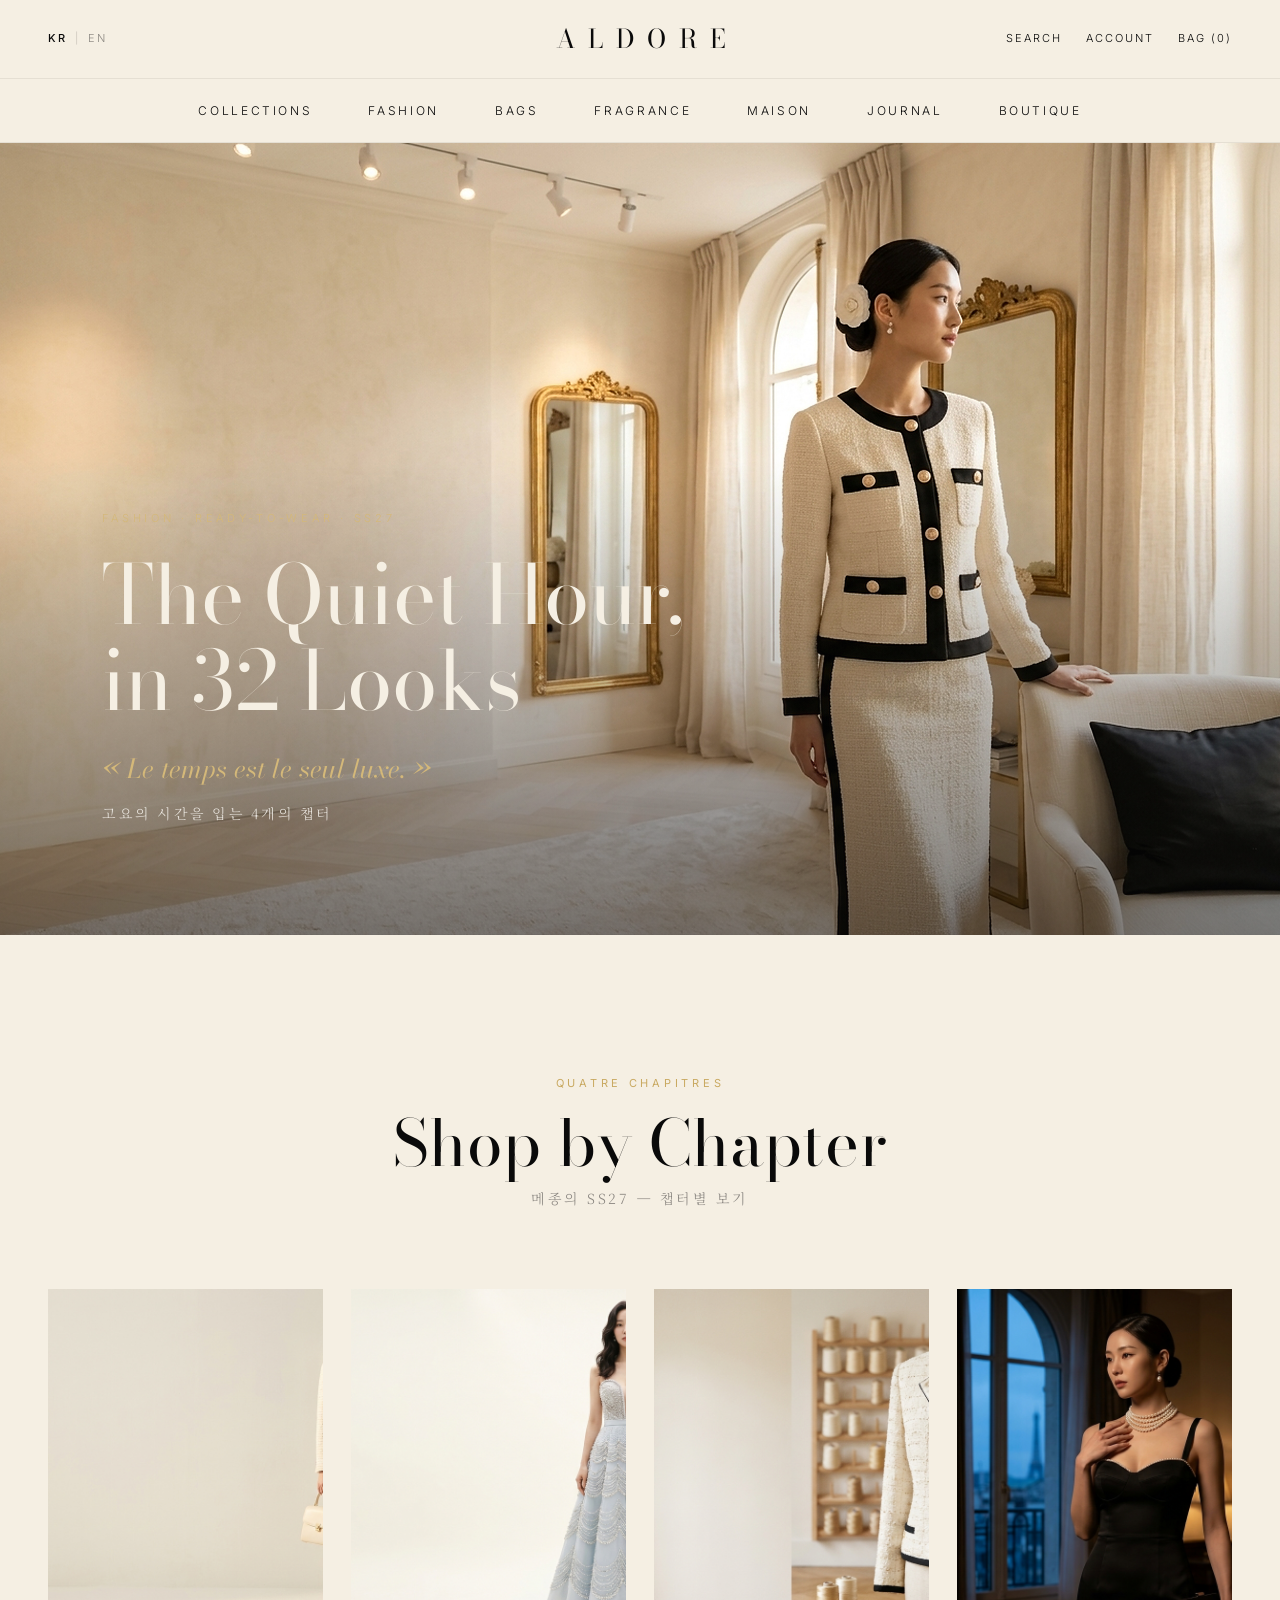
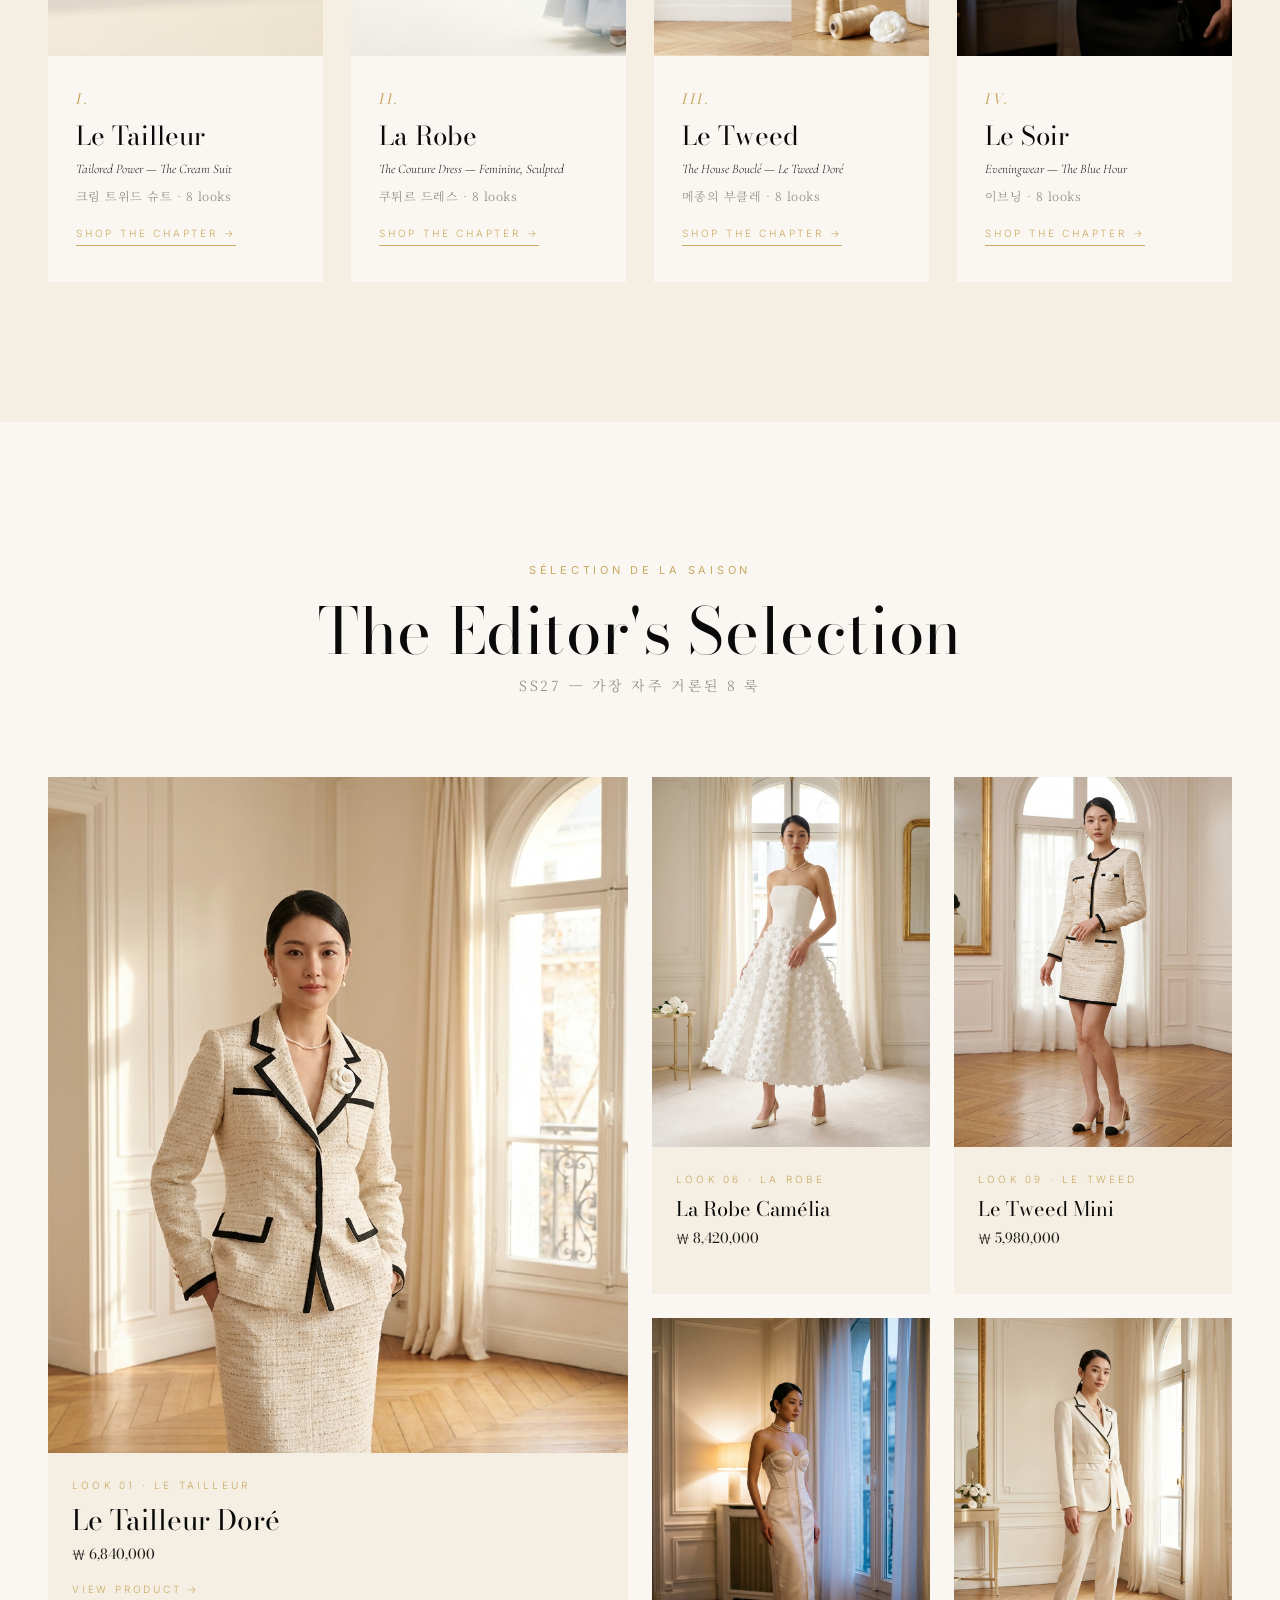
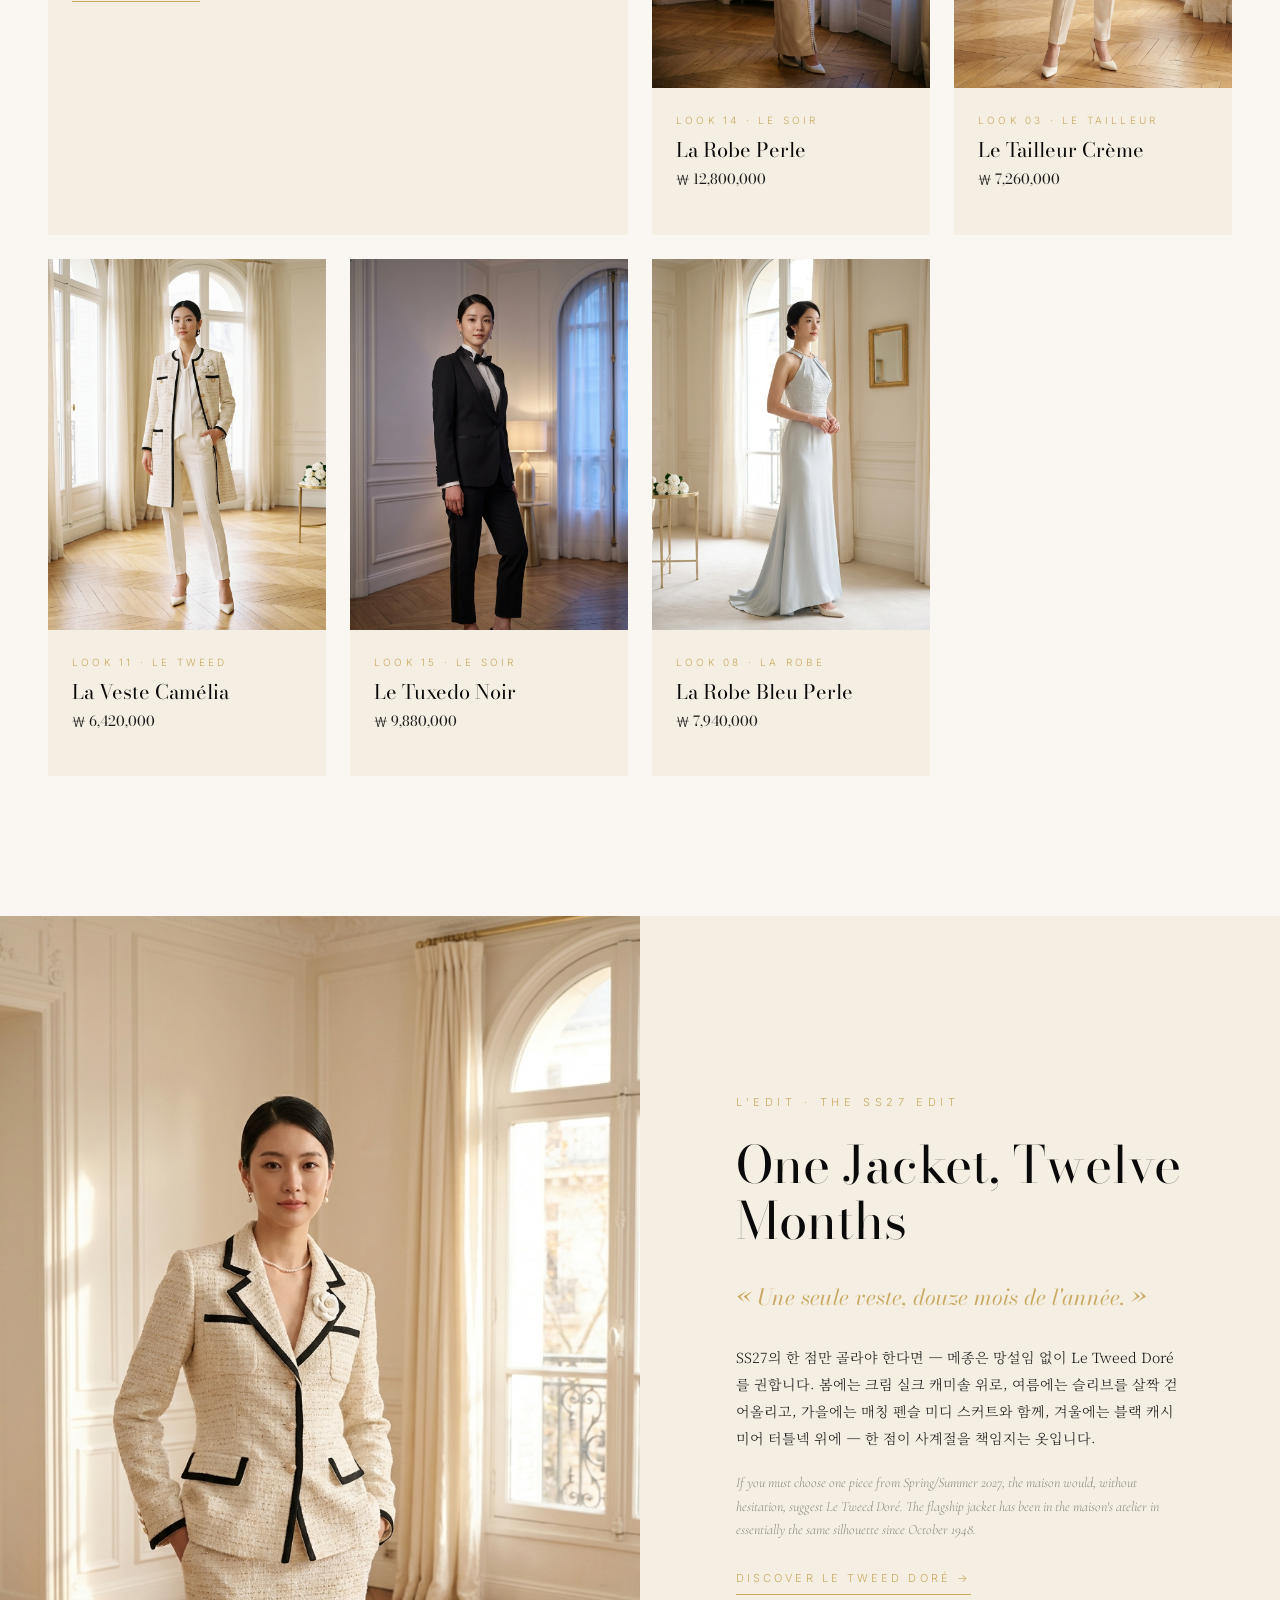
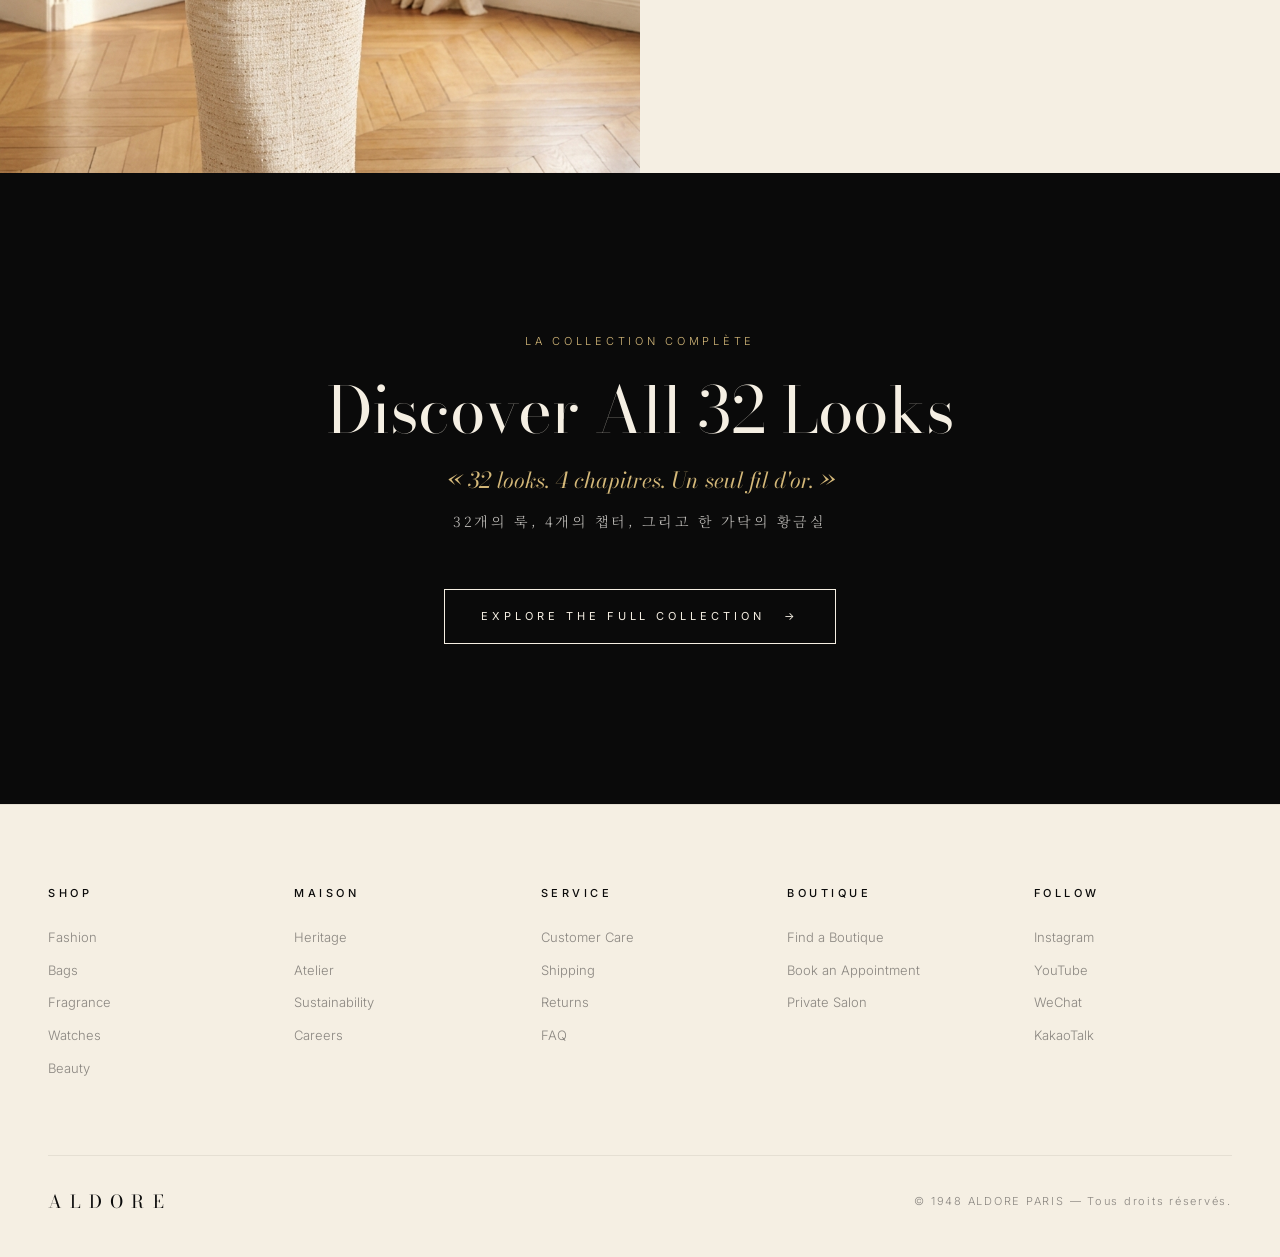
==== fashion.html @ edfd4b8d "aldore 브랜드 사이트 초기 배포" ====
<!DOCTYPE html>
<html lang="ko">
<head>
<meta charset="UTF-8">
<meta name="viewport" content="width=device-width, initial-scale=1.0">
<title>Fashion — ALDORE Spring/Summer 2027 Ready-to-Wear</title>
<meta name="description" content="ALDORE Fashion — SS27 Ready-to-Wear. Le Tailleur, La Robe, Le Tweed, Le Soir 4개 챕터의 32 룩.">
<link rel="preconnect" href="https://fonts.googleapis.com">
<link rel="preconnect" href="https://fonts.gstatic.com" crossorigin>
<link href="https://fonts.googleapis.com/css2?family=Bodoni+Moda:ital,opsz,wght@0,6..96,400;0,6..96,500;0,6..96,600;1,6..96,400;1,6..96,500&family=Cormorant+Garamond:ital,wght@0,300;0,400;0,500;1,300;1,400&family=Inter:wght@300;400;500;600&family=Noto+Serif+KR:wght@200;300;400;500&display=swap" rel="stylesheet">
<link rel="stylesheet" href="css/aldore.css">
</head>
<body>

<!-- HEADER (shared) -->
<header class="aldore-header">
  <div class="header-top">
    <nav class="lang-toggle">
      <span class="active">KR</span><span class="divider">|</span><span>EN</span>
    </nav>
    <h1 class="wordmark"><a href="index.html">ALDORE</a></h1>
    <nav class="utility">
      <a href="#">SEARCH</a>
      <a href="#">ACCOUNT</a>
      <a href="#">BAG (0)</a>
    </nav>
  </div>
  <nav class="main-menu">
    <a href="collection.html">COLLECTIONS</a>
    <a href="fashion.html" class="active">FASHION</a>
    <a href="bags.html">BAGS</a>
    <a href="fragrance.html">FRAGRANCE</a>
    <a href="maison.html">MAISON</a>
    <a href="journal.html">JOURNAL</a>
    <a href="boutique.html">BOUTIQUE</a>
  </nav>
</header>

<!-- HERO -->
<section class="fsh-hero">
  <img src="images/collection/hero.jpg" alt="ALDORE Fashion Spring/Summer 2027">
  <div class="fsh-hero-overlay">
    <p class="fsh-hero-eyebrow">Fashion · Ready-to-Wear · SS27</p>
    <h2 class="fsh-hero-title">The Quiet Hour,<br>in 32 Looks</h2>
    <p class="fsh-hero-fr"><em>« Le temps est le seul luxe. »</em></p>
    <p class="fsh-hero-ko">고요의 시간을 입는 4개의 챕터</p>
  </div>
</section>

<!-- SUB-CATEGORY CHAPTERS -->
<section class="fsh-chapters">
  <p class="section-eyebrow">Quatre Chapitres</p>
  <h2 class="section-title">Shop by Chapter</h2>
  <p class="section-sub">메종의 SS27 — 챕터별 보기</p>

  <div class="fsh-chap-grid">
    <a href="collection.html#tailleur" class="fsh-chap-tile">
      <img src="images/collection/cat_tailleur.jpg" alt="Le Tailleur — Tailored Power">
      <div class="fsh-chap-meta">
        <span class="fsh-chap-roman">I.</span>
        <h3 class="fsh-chap-name">Le Tailleur</h3>
        <p class="fsh-chap-desc-en">Tailored Power — The Cream Suit</p>
        <p class="fsh-chap-desc-ko">크림 트위드 슈트 · 8 looks</p>
        <span class="fsh-chap-cta">Shop the Chapter →</span>
      </div>
    </a>

    <a href="collection.html#robe" class="fsh-chap-tile">
      <img src="images/collection/cat_robe.jpg" alt="La Robe — The Couture Dress">
      <div class="fsh-chap-meta">
        <span class="fsh-chap-roman">II.</span>
        <h3 class="fsh-chap-name">La Robe</h3>
        <p class="fsh-chap-desc-en">The Couture Dress — Feminine, Sculpted</p>
        <p class="fsh-chap-desc-ko">쿠튀르 드레스 · 8 looks</p>
        <span class="fsh-chap-cta">Shop the Chapter →</span>
      </div>
    </a>

    <a href="collection.html#tweed" class="fsh-chap-tile">
      <img src="images/collection/cat_tweed.jpg" alt="Le Tweed — Le Tweed Doré">
      <div class="fsh-chap-meta">
        <span class="fsh-chap-roman">III.</span>
        <h3 class="fsh-chap-name">Le Tweed</h3>
        <p class="fsh-chap-desc-en">The House Bouclé — Le Tweed Doré</p>
        <p class="fsh-chap-desc-ko">메종의 부클레 · 8 looks</p>
        <span class="fsh-chap-cta">Shop the Chapter →</span>
      </div>
    </a>

    <a href="collection.html#soir" class="fsh-chap-tile">
      <img src="images/collection/cat_soir.jpg" alt="Le Soir — Eveningwear">
      <div class="fsh-chap-meta">
        <span class="fsh-chap-roman">IV.</span>
        <h3 class="fsh-chap-name">Le Soir</h3>
        <p class="fsh-chap-desc-en">Eveningwear — The Blue Hour</p>
        <p class="fsh-chap-desc-ko">이브닝 · 8 looks</p>
        <span class="fsh-chap-cta">Shop the Chapter →</span>
      </div>
    </a>
  </div>
</section>

<!-- FEATURED LOOKS -->
<section class="fsh-featured">
  <p class="section-eyebrow">Sélection de la Saison</p>
  <h2 class="section-title">The Editor's Selection</h2>
  <p class="section-sub">SS27 — 가장 자주 거론된 8 룩</p>

  <div class="fsh-featured-grid">
    <a href="product.html" class="fsh-fd-tile fsh-fd-large">
      <img src="images/collection/look_t_01.jpg" alt="Le Tailleur Doré — Look 01">
      <div class="fsh-fd-meta">
        <p class="fsh-fd-num">Look 01 · Le Tailleur</p>
        <h3 class="fsh-fd-name">Le Tailleur Doré</h3>
        <p class="fsh-fd-price">₩ 6,840,000</p>
        <span class="fsh-fd-cta">View Product →</span>
      </div>
    </a>

    <a href="collection.html#robe" class="fsh-fd-tile">
      <img src="images/collection/look_r_02.jpg" alt="La Robe Camélia — Look 06">
      <div class="fsh-fd-meta">
        <p class="fsh-fd-num">Look 06 · La Robe</p>
        <h3 class="fsh-fd-name">La Robe Camélia</h3>
        <p class="fsh-fd-price">₩ 8,420,000</p>
      </div>
    </a>

    <a href="collection.html#tweed" class="fsh-fd-tile">
      <img src="images/collection/look_w_01.jpg" alt="Le Tweed Mini — Look 09">
      <div class="fsh-fd-meta">
        <p class="fsh-fd-num">Look 09 · Le Tweed</p>
        <h3 class="fsh-fd-name">Le Tweed Mini</h3>
        <p class="fsh-fd-price">₩ 5,980,000</p>
      </div>
    </a>

    <a href="collection.html#soir" class="fsh-fd-tile">
      <img src="images/collection/look_s_02.jpg" alt="La Robe Perle — Look 14">
      <div class="fsh-fd-meta">
        <p class="fsh-fd-num">Look 14 · Le Soir</p>
        <h3 class="fsh-fd-name">La Robe Perle</h3>
        <p class="fsh-fd-price">₩ 12,800,000</p>
      </div>
    </a>

    <a href="collection.html#tailleur" class="fsh-fd-tile">
      <img src="images/collection/look_t_03.jpg" alt="Le Tailleur Crème — Look 03">
      <div class="fsh-fd-meta">
        <p class="fsh-fd-num">Look 03 · Le Tailleur</p>
        <h3 class="fsh-fd-name">Le Tailleur Crème</h3>
        <p class="fsh-fd-price">₩ 7,260,000</p>
      </div>
    </a>

    <a href="collection.html#tweed" class="fsh-fd-tile">
      <img src="images/collection/look_w_03.jpg" alt="La Veste Camélia — Look 11">
      <div class="fsh-fd-meta">
        <p class="fsh-fd-num">Look 11 · Le Tweed</p>
        <h3 class="fsh-fd-name">La Veste Camélia</h3>
        <p class="fsh-fd-price">₩ 6,420,000</p>
      </div>
    </a>

    <a href="collection.html#soir" class="fsh-fd-tile">
      <img src="images/collection/look_s_03.jpg" alt="Le Tuxedo Noir — Look 15">
      <div class="fsh-fd-meta">
        <p class="fsh-fd-num">Look 15 · Le Soir</p>
        <h3 class="fsh-fd-name">Le Tuxedo Noir</h3>
        <p class="fsh-fd-price">₩ 9,880,000</p>
      </div>
    </a>

    <a href="collection.html#robe" class="fsh-fd-tile">
      <img src="images/collection/look_r_04.jpg" alt="La Robe Bleu Perle — Look 08">
      <div class="fsh-fd-meta">
        <p class="fsh-fd-num">Look 08 · La Robe</p>
        <h3 class="fsh-fd-name">La Robe Bleu Perle</h3>
        <p class="fsh-fd-price">₩ 7,940,000</p>
      </div>
    </a>
  </div>
</section>

<!-- EDITORIAL SPLIT -->
<section class="fsh-edit">
  <div class="fsh-edit-grid">
    <div class="fsh-edit-img">
      <img src="images/collection/look_t_01.jpg" alt="The SS27 Edit — Le Tweed Doré">
    </div>
    <div class="fsh-edit-text">
      <p class="fsh-edit-eyebrow">L'Edit · The SS27 Edit</p>
      <h3 class="fsh-edit-title">One Jacket, Twelve Months</h3>
      <p class="fsh-edit-fr"><em>« Une seule veste, douze mois de l'année. »</em></p>
      <p class="fsh-edit-ko">
        SS27의 한 점만 골라야 한다면 — 메종은 망설임 없이 Le Tweed Doré를 권합니다. 봄에는 크림 실크 캐미솔 위로, 여름에는 슬리브를 살짝 걷어올리고, 가을에는 매칭 펜슬 미디 스커트와 함께, 겨울에는 블랙 캐시미어 터틀넥 위에 — 한 점이 사계절을 책임지는 옷입니다.
      </p>
      <p class="fsh-edit-en">
        If you must choose one piece from Spring/Summer 2027, the maison would, without hesitation, suggest Le Tweed Doré. The flagship jacket has been in the maison's atelier in essentially the same silhouette since October 1948.
      </p>
      <a href="product.html" class="fsh-edit-link">Discover Le Tweed Doré →</a>
    </div>
  </div>
</section>

<!-- CTA -->
<section class="fsh-cta">
  <p class="fsh-cta-eyebrow">La Collection Complète</p>
  <h2 class="fsh-cta-title">Discover All 32 Looks</h2>
  <p class="fsh-cta-fr"><em>« 32 looks. 4 chapitres. Un seul fil d'or. »</em></p>
  <p class="fsh-cta-ko">32개의 룩, 4개의 챕터, 그리고 한 가닥의 황금실</p>
  <a href="collection.html" class="btn-line-dark">Explore the Full Collection <span>→</span></a>
</section>

<!-- FOOTER -->
<footer>
  <div class="foot-cols">
    <div class="foot-col">
      <h5>Shop</h5>
      <a href="fashion.html">Fashion</a>
      <a href="bags.html">Bags</a>
      <a href="fragrance.html">Fragrance</a>
      <a href="#">Watches</a>
      <a href="#">Beauty</a>
    </div>
    <div class="foot-col">
      <h5>Maison</h5>
      <a href="maison.html">Heritage</a>
      <a href="#">Atelier</a>
      <a href="#">Sustainability</a>
      <a href="#">Careers</a>
    </div>
    <div class="foot-col">
      <h5>Service</h5>
      <a href="#">Customer Care</a>
      <a href="#">Shipping</a>
      <a href="#">Returns</a>
      <a href="#">FAQ</a>
    </div>
    <div class="foot-col">
      <h5>Boutique</h5>
      <a href="boutique.html">Find a Boutique</a>
      <a href="boutique.html">Book an Appointment</a>
      <a href="boutique.html">Private Salon</a>
    </div>
    <div class="foot-col">
      <h5>Follow</h5>
      <a href="#">Instagram</a>
      <a href="#">YouTube</a>
      <a href="#">WeChat</a>
      <a href="#">KakaoTalk</a>
    </div>
  </div>

  <div class="foot-bottom">
    <p class="foot-wordmark">ALDORE</p>
    <p class="foot-copyright">© 1948 ALDORE PARIS — Tous droits réservés.</p>
  </div>
</footer>

</body>
</html>
---- css/aldore.css ----
/* =========================================================
   ALDORE — Shared Design System
   1948 Parisian heritage maison reimagined for SS27
   ========================================================= */

:root {
  /* Color tokens */
  --cream: #F5EFE3;
  --cream-warm: #FAF7F2;
  --white: #FFFFFF;
  --ink: #0A0A0A;
  --ink-soft: #1A1A1A;
  --gold: #C9A961;
  --gold-soft: #D4B879;
  --soft-rose: #E8C8C0;
  --pale-blue: #B8C8D9;
  --grey: #8A8680;
  --grey-light: #C8C2B8;
  --grey-rule: #E5DFD3;

  /* Typography */
  --font-display: 'Bodoni Moda', 'Playfair Display', 'Didot', 'Cormorant Garamond', serif;
  --font-serif: 'Cormorant Garamond', 'Playfair Display', serif;
  --font-body: 'Inter', -apple-system, BlinkMacSystemFont, sans-serif;
  --font-kr: 'Noto Serif KR', 'Nanum Myeongjo', serif;
  --font-kr-sans: 'Pretendard', -apple-system, sans-serif;

  /* Spacing scale */
  --sp-1: 4px;
  --sp-2: 8px;
  --sp-3: 16px;
  --sp-4: 24px;
  --sp-5: 32px;
  --sp-6: 48px;
  --sp-7: 64px;
  --sp-8: 96px;
  --sp-9: 128px;
  --sp-10: 192px;
}

* { box-sizing: border-box; margin: 0; padding: 0; }

html, body {
  background: var(--cream);
  color: var(--ink);
  font-family: var(--font-body);
  font-weight: 300;
  font-size: 14px;
  line-height: 1.6;
  -webkit-font-smoothing: antialiased;
  -moz-osx-font-smoothing: grayscale;
}

img { display: block; max-width: 100%; height: auto; }

a { color: inherit; text-decoration: none; }

/* =========================================================
   HEADER (shared across all ALDORE pages)
   ========================================================= */
.aldore-header {
  position: relative;
  background: var(--cream);
  border-bottom: 1px solid var(--grey-rule);
  z-index: 100;
}

.header-top {
  display: grid;
  grid-template-columns: 1fr auto 1fr;
  align-items: center;
  padding: 18px 48px;
  border-bottom: 1px solid var(--grey-rule);
}

.lang-toggle {
  font-family: var(--font-body);
  font-size: 11px;
  letter-spacing: 0.18em;
  color: var(--grey);
}
.lang-toggle .active { color: var(--ink); font-weight: 500; }
.lang-toggle .divider { margin: 0 8px; color: var(--grey-light); }

.wordmark {
  font-family: var(--font-display);
  font-weight: 400;
  font-size: 26px;
  letter-spacing: 0.5em;
  color: var(--ink);
  text-align: center;
  padding-left: 0.5em;  /* visual centering with wide tracking */
}

.utility {
  display: flex;
  gap: 24px;
  justify-content: flex-end;
  font-size: 11px;
  letter-spacing: 0.18em;
  color: var(--ink);
}
.utility a, .utility span { transition: color .2s; }
.utility a:hover { color: var(--gold); }

.main-menu {
  display: flex;
  justify-content: center;
  gap: 56px;
  padding: 16px 48px;
  font-size: 12px;
  letter-spacing: 0.22em;
  text-transform: uppercase;
  color: var(--ink);
}
.main-menu a { transition: color .2s; padding: 6px 0; }
.main-menu a:hover { color: var(--gold); }

/* =========================================================
   HERO SECTION
   ========================================================= */
.hero {
  position: relative;
  width: 100vw;
  margin-left: calc(-50vw + 50%);
  height: 88vh;
  min-height: 700px;
  overflow: hidden;
  background: var(--ink);
}

.hero img {
  position: absolute;
  inset: 0;
  width: 100%;
  height: 100%;
  object-fit: cover;
  object-position: center 30%;
}

.hero::before {
  content: '';
  position: absolute;
  inset: 0;
  background: linear-gradient(90deg, rgba(10,10,10,0.45) 0%, rgba(10,10,10,0.15) 45%, rgba(10,10,10,0) 70%);
  z-index: 1;
}

.hero-content {
  position: absolute;
  left: 8%;
  bottom: 12%;
  z-index: 2;
  color: var(--white);
  max-width: 540px;
}

.hero-eyebrow {
  font-family: var(--font-body);
  font-weight: 400;
  font-size: 11px;
  letter-spacing: 0.34em;
  margin-bottom: 24px;
  color: var(--cream);
  text-transform: uppercase;
}

.hero-title {
  font-family: var(--font-display);
  font-weight: 300;
  font-size: clamp(48px, 7vw, 96px);
  line-height: 1;
  letter-spacing: -0.005em;
  margin-bottom: 20px;
  color: var(--white);
}

.hero-sub {
  font-family: var(--font-kr);
  font-weight: 300;
  font-size: 14px;
  letter-spacing: 0.04em;
  margin-bottom: 36px;
  color: var(--cream);
  opacity: 0.9;
}

.btn-line {
  display: inline-block;
  font-family: var(--font-body);
  font-weight: 400;
  font-size: 11px;
  letter-spacing: 0.3em;
  color: var(--white);
  text-transform: uppercase;
  padding: 14px 28px;
  border: 1px solid rgba(255,255,255,0.7);
  transition: background .25s, color .25s, border-color .25s;
}
.btn-line:hover { background: var(--white); color: var(--ink); }

/* =========================================================
   MANIFESTO STRIP
   ========================================================= */
.manifesto {
  background: var(--cream);
  text-align: center;
  padding: 120px 48px;
  border-bottom: 1px solid var(--grey-rule);
}

.manifesto-fr {
  font-family: var(--font-display);
  font-style: italic;
  font-weight: 400;
  font-size: clamp(28px, 3.5vw, 44px);
  letter-spacing: 0.02em;
  color: var(--ink);
  margin-bottom: 24px;
  line-height: 1.3;
}

.manifesto-ko {
  font-family: var(--font-kr);
  font-weight: 300;
  font-size: 15px;
  letter-spacing: 0.18em;
  color: var(--grey);
}

/* Gold rule divider */
.gold-rule {
  display: block;
  width: 50px;
  height: 1px;
  background: var(--gold);
  margin: 32px auto;
  border: none;
}

/* =========================================================
   SECTION COMMON
   ========================================================= */
section { padding: 120px 48px; }

.section-eyebrow {
  font-family: var(--font-body);
  font-weight: 400;
  font-size: 11px;
  letter-spacing: 0.34em;
  text-transform: uppercase;
  color: var(--gold);
  margin-bottom: 16px;
  text-align: center;
}

.section-title {
  font-family: var(--font-display);
  font-weight: 300;
  font-size: clamp(36px, 5vw, 64px);
  letter-spacing: 0.01em;
  color: var(--ink);
  margin-bottom: 8px;
  text-align: center;
  line-height: 1.1;
}

.section-sub {
  font-family: var(--font-kr);
  font-weight: 300;
  font-size: 14px;
  letter-spacing: 0.18em;
  color: var(--grey);
  text-align: center;
  margin-bottom: 80px;
}

/* =========================================================
   CATEGORY TILES
   ========================================================= */
.categories { background: var(--cream-warm); }

.cat-grid {
  display: grid;
  grid-template-columns: repeat(5, 1fr);
  gap: 24px;
  max-width: 1600px;
  margin: 0 auto;
}

.cat-tile {
  position: relative;
  display: block;
  overflow: hidden;
  background: var(--cream);
}

.cat-tile img {
  width: 100%;
  aspect-ratio: 4 / 5;
  object-fit: cover;
  transition: transform .8s ease;
}

.cat-tile:hover img { transform: scale(1.04); }

.cat-label {
  padding: 24px 16px 8px;
  text-align: center;
}

.cat-label-en {
  font-family: var(--font-display);
  font-weight: 400;
  font-size: 22px;
  letter-spacing: 0.05em;
  color: var(--ink);
}

.cat-label-ko {
  display: block;
  font-family: var(--font-kr);
  font-weight: 300;
  font-size: 12px;
  letter-spacing: 0.22em;
  color: var(--grey);
  margin-top: 6px;
}

/* =========================================================
   FEATURED COLLECTION
   ========================================================= */
.featured { background: var(--cream); }

.featured-grid {
  display: grid;
  grid-template-columns: repeat(3, 1fr);
  gap: 32px 28px;
  max-width: 1500px;
  margin: 0 auto;
}

.feat-card { background: transparent; }

.feat-card img {
  width: 100%;
  aspect-ratio: 3 / 4;
  object-fit: cover;
  margin-bottom: 18px;
}

.feat-name-en {
  font-family: var(--font-display);
  font-weight: 400;
  font-size: 20px;
  letter-spacing: 0.04em;
  color: var(--ink);
  margin-bottom: 4px;
}

.feat-desc {
  font-family: var(--font-body);
  font-weight: 400;
  font-size: 12px;
  letter-spacing: 0.14em;
  color: var(--grey);
  text-transform: uppercase;
  margin-bottom: 4px;
}

.feat-name-ko {
  font-family: var(--font-kr);
  font-weight: 300;
  font-size: 12px;
  letter-spacing: 0.18em;
  color: var(--grey);
}

.featured-cta { text-align: center; margin-top: 80px; }

.btn-line-dark {
  display: inline-block;
  font-family: var(--font-body);
  font-weight: 400;
  font-size: 11px;
  letter-spacing: 0.3em;
  color: var(--ink);
  text-transform: uppercase;
  padding: 14px 32px;
  border: 1px solid var(--ink);
  transition: background .25s, color .25s;
}
.btn-line-dark:hover { background: var(--ink); color: var(--cream); }

/* =========================================================
   MAISON TEASER (split layout)
   ========================================================= */
.maison-teaser {
  background: var(--cream);
  padding: 0;
}

.maison-split {
  display: grid;
  grid-template-columns: 1.1fr 1fr;
  align-items: center;
  min-height: 70vh;
}

.maison-image img {
  width: 100%;
  height: 100%;
  min-height: 70vh;
  object-fit: cover;
}

.maison-text {
  padding: 80px 96px;
  background: var(--cream-warm);
}

.maison-eyebrow {
  font-family: var(--font-body);
  font-size: 11px;
  letter-spacing: 0.34em;
  color: var(--gold);
  margin-bottom: 24px;
  text-transform: uppercase;
}

.maison-title {
  font-family: var(--font-display);
  font-weight: 300;
  font-size: clamp(40px, 4.5vw, 60px);
  letter-spacing: 0.01em;
  margin-bottom: 28px;
  color: var(--ink);
  line-height: 1.1;
}

.maison-lead-en {
  font-family: var(--font-serif);
  font-style: italic;
  font-weight: 400;
  font-size: 19px;
  line-height: 1.6;
  color: var(--ink);
  margin-bottom: 24px;
}

.maison-lead-ko {
  font-family: var(--font-kr);
  font-weight: 300;
  font-size: 14px;
  line-height: 1.85;
  color: var(--grey);
  margin-bottom: 36px;
  letter-spacing: 0.04em;
}

.btn-text-arrow {
  display: inline-flex;
  align-items: center;
  gap: 12px;
  font-family: var(--font-body);
  font-weight: 400;
  font-size: 11px;
  letter-spacing: 0.3em;
  color: var(--ink);
  text-transform: uppercase;
  padding-bottom: 6px;
  border-bottom: 1px solid var(--ink);
  transition: gap .25s, color .25s;
}
.btn-text-arrow:hover { gap: 18px; color: var(--gold); border-color: var(--gold); }

/* =========================================================
   JOURNAL HIGHLIGHTS
   ========================================================= */
.journal-block { background: var(--cream-warm); }

.journal-grid {
  display: grid;
  grid-template-columns: repeat(3, 1fr);
  gap: 32px;
  max-width: 1400px;
  margin: 0 auto;
}

.journal-card { background: transparent; }

.journal-card img {
  width: 100%;
  aspect-ratio: 4 / 3;
  object-fit: cover;
  margin-bottom: 22px;
}

.journal-cat {
  font-family: var(--font-body);
  font-size: 10px;
  letter-spacing: 0.32em;
  color: var(--gold);
  text-transform: uppercase;
  margin-bottom: 10px;
}

.journal-title {
  font-family: var(--font-display);
  font-weight: 400;
  font-size: 24px;
  letter-spacing: 0.02em;
  color: var(--ink);
  margin-bottom: 8px;
  line-height: 1.25;
}

.journal-sub-ko {
  font-family: var(--font-kr);
  font-weight: 300;
  font-size: 13px;
  letter-spacing: 0.06em;
  color: var(--grey);
  line-height: 1.6;
}

/* =========================================================
   NEWSLETTER
   ========================================================= */
.newsletter {
  background: var(--ink);
  color: var(--cream);
  text-align: center;
  padding: 100px 48px;
}

.newsletter .section-eyebrow { color: var(--gold); }
.newsletter .newsletter-title {
  font-family: var(--font-display);
  font-weight: 300;
  font-size: clamp(32px, 4vw, 48px);
  color: var(--cream);
  margin-bottom: 12px;
  letter-spacing: 0.02em;
}
.newsletter .newsletter-sub-ko {
  font-family: var(--font-kr);
  font-size: 13px;
  letter-spacing: 0.18em;
  color: var(--grey-light);
  margin-bottom: 48px;
}

.newsletter-form {
  display: flex;
  justify-content: center;
  gap: 0;
  max-width: 480px;
  margin: 0 auto;
  border-bottom: 1px solid rgba(245,239,227,0.4);
}
.newsletter-form input {
  flex: 1;
  background: transparent;
  border: none;
  outline: none;
  color: var(--cream);
  font-family: var(--font-body);
  font-size: 13px;
  padding: 14px 0;
  letter-spacing: 0.06em;
}
.newsletter-form input::placeholder { color: var(--grey-light); letter-spacing: 0.18em; }
.newsletter-form button {
  background: transparent;
  border: none;
  color: var(--cream);
  font-family: var(--font-body);
  font-size: 11px;
  letter-spacing: 0.3em;
  text-transform: uppercase;
  padding: 14px 16px;
  cursor: pointer;
  transition: color .2s;
}
.newsletter-form button:hover { color: var(--gold); }

/* =========================================================
   FOOTER
   ========================================================= */
footer {
  background: var(--cream);
  color: var(--ink);
  border-top: 1px solid var(--grey-rule);
  padding: 80px 48px 40px;
}

.foot-cols {
  display: grid;
  grid-template-columns: repeat(5, 1fr);
  gap: 48px;
  max-width: 1500px;
  margin: 0 auto 64px;
}

.foot-col h5 {
  font-family: var(--font-body);
  font-weight: 500;
  font-size: 11px;
  letter-spacing: 0.32em;
  color: var(--ink);
  text-transform: uppercase;
  margin-bottom: 24px;
}
.foot-col a {
  display: block;
  font-family: var(--font-body);
  font-weight: 300;
  font-size: 13px;
  color: var(--grey);
  margin-bottom: 12px;
  transition: color .2s;
}
.foot-col a:hover { color: var(--ink); }

.foot-bottom {
  max-width: 1500px;
  margin: 0 auto;
  display: flex;
  justify-content: space-between;
  align-items: center;
  padding-top: 32px;
  border-top: 1px solid var(--grey-rule);
}

.foot-wordmark {
  font-family: var(--font-display);
  font-size: 18px;
  letter-spacing: 0.45em;
  color: var(--ink);
}

.foot-copyright {
  font-family: var(--font-body);
  font-size: 11px;
  letter-spacing: 0.16em;
  color: var(--grey);
}

/* =========================================================
   COLLECTION PAGE
   ========================================================= */

/* Collection hero — full-bleed cinematic */
.col-hero {
  position: relative;
  height: 92vh;
  min-height: 760px;
  width: 100%;
  overflow: hidden;
  padding: 0;
  background: var(--ink);
}
.col-hero img {
  width: 100%;
  height: 100%;
  object-fit: cover;
  filter: brightness(0.88);
}
.col-hero-overlay {
  position: absolute;
  bottom: 96px;
  left: 96px;
  color: var(--cream);
  max-width: 640px;
}
.col-hero-eyebrow {
  font-family: var(--font-body);
  font-size: 11px;
  letter-spacing: 0.42em;
  text-transform: uppercase;
  margin-bottom: 28px;
  color: var(--cream-warm);
  opacity: 0.82;
}
.col-hero-title {
  font-family: var(--font-display);
  font-weight: 400;
  font-size: clamp(60px, 8vw, 128px);
  line-height: 0.92;
  letter-spacing: 0.005em;
  color: var(--cream);
  margin-bottom: 32px;
}
.col-hero-fr {
  font-family: var(--font-serif);
  font-style: italic;
  font-size: 22px;
  letter-spacing: 0.02em;
  color: var(--gold-soft);
  margin-bottom: 16px;
}
.col-hero-ko {
  font-family: var(--font-kr);
  font-weight: 300;
  font-size: 14px;
  letter-spacing: 0.18em;
  color: var(--cream-warm);
  opacity: 0.82;
}

/* Designer note — manifesto split */
.col-note {
  background: var(--cream);
  padding: 0;
}
.col-note-grid {
  display: grid;
  grid-template-columns: 1fr 1fr;
  min-height: 720px;
}
.col-note-image {
  overflow: hidden;
}
.col-note-image img {
  width: 100%;
  height: 100%;
  object-fit: cover;
}
.col-note-text {
  padding: 120px 96px;
  display: flex;
  flex-direction: column;
  justify-content: center;
}
.col-note-eyebrow {
  font-family: var(--font-body);
  font-size: 11px;
  letter-spacing: 0.42em;
  text-transform: uppercase;
  color: var(--gold);
  margin-bottom: 32px;
}
.col-note-title {
  font-family: var(--font-display);
  font-weight: 400;
  font-size: clamp(38px, 4vw, 56px);
  line-height: 1.05;
  letter-spacing: 0.005em;
  color: var(--ink);
  margin-bottom: 36px;
}
.col-note-lead-en {
  font-family: var(--font-serif);
  font-style: italic;
  font-size: 19px;
  line-height: 1.55;
  color: var(--ink-soft);
  margin-bottom: 24px;
}
.col-note-lead-ko {
  font-family: var(--font-kr);
  font-weight: 300;
  font-size: 14px;
  line-height: 2.0;
  color: var(--ink-soft);
  margin-bottom: 48px;
}
.col-note-meta {
  display: flex;
  gap: 40px;
  padding-top: 32px;
  border-top: 1px solid var(--grey-rule);
  flex-wrap: wrap;
}
.col-note-meta span {
  font-family: var(--font-body);
  font-size: 12px;
  letter-spacing: 0.16em;
  color: var(--grey);
  text-transform: uppercase;
}
.col-note-meta span em {
  font-family: var(--font-serif);
  font-style: italic;
  font-size: 13px;
  text-transform: none;
  letter-spacing: 0.02em;
  color: var(--gold);
  margin-right: 8px;
}

/* Anchor index — sticky navigation */
.col-anchor {
  position: sticky;
  top: 0;
  z-index: 50;
  background: var(--cream-warm);
  border-top: 1px solid var(--grey-rule);
  border-bottom: 1px solid var(--grey-rule);
  padding: 0;
}
.col-anchor ol {
  list-style: none;
  display: flex;
  justify-content: center;
  gap: 64px;
  padding: 22px 24px;
  max-width: 1500px;
  margin: 0 auto;
}
.col-anchor a {
  font-family: var(--font-body);
  font-size: 11px;
  letter-spacing: 0.32em;
  text-transform: uppercase;
  color: var(--ink);
  position: relative;
  padding-bottom: 4px;
  transition: color .2s;
}
.col-anchor a:hover { color: var(--gold); }
.col-anchor a em {
  font-family: var(--font-serif);
  font-style: italic;
  text-transform: none;
  letter-spacing: 0.02em;
  color: var(--gold);
  margin-right: 8px;
  font-size: 14px;
}

/* Chapter — full-bleed cover */
.col-chapter {
  padding: 0;
  scroll-margin-top: 80px;
}
.col-chapter-cover {
  position: relative;
  height: 78vh;
  min-height: 640px;
  overflow: hidden;
}
.col-chapter-cover img {
  width: 100%;
  height: 100%;
  object-fit: cover;
  filter: brightness(0.92);
}
.col-chapter-label {
  position: absolute;
  bottom: 80px;
  left: 96px;
  color: var(--cream);
}
.col-roman {
  display: block;
  font-family: var(--font-serif);
  font-style: italic;
  font-size: 22px;
  letter-spacing: 0.06em;
  color: var(--gold-soft);
  margin-bottom: 12px;
}
.col-chapter-title {
  font-family: var(--font-display);
  font-weight: 400;
  font-size: clamp(48px, 5.5vw, 88px);
  line-height: 1.0;
  color: var(--cream);
  margin-bottom: 20px;
}
.col-chapter-sub-en {
  font-family: var(--font-serif);
  font-style: italic;
  font-size: 18px;
  color: var(--cream-warm);
  margin-bottom: 8px;
  opacity: 0.92;
}
.col-chapter-sub-ko {
  font-family: var(--font-kr);
  font-weight: 300;
  font-size: 13px;
  letter-spacing: 0.16em;
  color: var(--cream-warm);
  opacity: 0.78;
}

/* Look grid — 4 looks per chapter */
.col-look-grid {
  display: grid;
  grid-template-columns: repeat(4, 1fr);
  gap: 8px;
  padding: 8px;
  background: var(--cream);
}
.col-look {
  background: var(--cream-warm);
  display: block;
}
.col-look-link {
  cursor: pointer;
  transition: transform .35s ease;
}
.col-look-link:hover { transform: translateY(-4px); }
.col-look-link:hover .col-look-cta { color: var(--ink); border-color: var(--ink); }
.col-look img {
  width: 100%;
  aspect-ratio: 3/4;
  object-fit: cover;
}
.col-look-cta {
  display: inline-block;
  margin-top: 14px;
  font-family: var(--font-body);
  font-size: 10px;
  letter-spacing: 0.28em;
  color: var(--gold);
  text-transform: uppercase;
  border-bottom: 1px solid var(--gold);
  padding-bottom: 4px;
  transition: color .2s, border-color .2s;
}
.col-look-meta {
  padding: 28px 24px 36px;
}
.col-look-num {
  display: block;
  font-family: var(--font-body);
  font-size: 10px;
  letter-spacing: 0.32em;
  color: var(--gold);
  text-transform: uppercase;
  margin-bottom: 10px;
}
.col-look-name {
  font-family: var(--font-display);
  font-weight: 400;
  font-size: 20px;
  letter-spacing: 0.005em;
  color: var(--ink);
  margin-bottom: 6px;
}
.col-look-desc-ko {
  font-family: var(--font-kr);
  font-weight: 300;
  font-size: 12px;
  letter-spacing: 0.04em;
  line-height: 1.7;
  color: var(--grey);
}

/* Chapter detail — close-up shot with caption */
.col-detail {
  display: grid;
  grid-template-columns: 1.4fr 1fr;
  align-items: center;
  background: var(--cream-warm);
  padding: 0;
  margin-top: 0;
  min-height: 520px;
}
.col-detail img {
  width: 100%;
  height: 100%;
  object-fit: cover;
  aspect-ratio: 4/3;
}
.col-detail figcaption {
  padding: 80px 96px;
}
.col-detail-en {
  font-family: var(--font-serif);
  font-style: italic;
  font-size: 18px;
  line-height: 1.55;
  color: var(--ink-soft);
  margin-bottom: 20px;
  border-left: 1px solid var(--gold);
  padding-left: 24px;
}
.col-detail-ko {
  font-family: var(--font-kr);
  font-weight: 300;
  font-size: 13px;
  line-height: 1.9;
  color: var(--grey);
  padding-left: 24px;
}

/* Accessoires grid */
.col-acc-grid {
  display: grid;
  grid-template-columns: repeat(4, 1fr);
  gap: 24px;
  padding: 80px 48px;
  background: var(--cream-warm);
}
.col-acc-grid-3 {
  grid-template-columns: repeat(3, 1fr);
  max-width: 1240px;
  margin: 0 auto;
}
.col-acc {
  text-align: center;
}
.col-acc-link {
  transition: transform .35s ease;
}
.col-acc-link:hover { transform: translateY(-4px); }
.col-acc-link a { display: block; overflow: hidden; }
.col-acc-link a img { transition: transform .8s ease; }
.col-acc-link:hover a img { transform: scale(1.04); }
.col-acc img {
  width: 100%;
  aspect-ratio: 1/1;
  object-fit: cover;
  margin-bottom: 24px;
  background: var(--cream);
}
.col-acc-name {
  font-family: var(--font-display);
  font-weight: 400;
  font-size: 20px;
  color: var(--ink);
  margin-bottom: 6px;
}
.col-acc-desc {
  font-family: var(--font-serif);
  font-style: italic;
  font-size: 13px;
  color: var(--gold);
  margin-bottom: 4px;
}
.col-acc-desc-ko {
  font-family: var(--font-kr);
  font-weight: 300;
  font-size: 12px;
  letter-spacing: 0.04em;
  color: var(--grey);
}

/* Collection film */
.col-film {
  background: var(--ink);
  color: var(--cream);
  padding: 120px 96px;
  display: grid;
  grid-template-columns: 1.6fr 1fr;
  gap: 80px;
  align-items: center;
}
.col-film-frame {
  position: relative;
  overflow: hidden;
  aspect-ratio: 16/9;
}
.col-film-frame img {
  width: 100%;
  height: 100%;
  object-fit: cover;
  filter: brightness(0.78);
}
.col-film-play {
  position: absolute;
  top: 50%;
  left: 50%;
  transform: translate(-50%, -50%);
  width: 88px;
  height: 88px;
  border-radius: 50%;
  border: 1.5px solid var(--cream);
  background: rgba(0,0,0,0.18);
  cursor: pointer;
  display: flex;
  align-items: center;
  justify-content: center;
  transition: background .25s, transform .25s;
}
.col-film-play:hover {
  background: rgba(0,0,0,0.36);
  transform: translate(-50%, -50%) scale(1.06);
}
.col-play-tri {
  display: block;
  width: 0;
  height: 0;
  border-top: 12px solid transparent;
  border-bottom: 12px solid transparent;
  border-left: 18px solid var(--cream);
  margin-left: 4px;
}
.col-film-eyebrow {
  font-family: var(--font-body);
  font-size: 11px;
  letter-spacing: 0.42em;
  color: var(--gold-soft);
  text-transform: uppercase;
  margin-bottom: 24px;
}
.col-film-title {
  font-family: var(--font-display);
  font-weight: 400;
  font-size: clamp(44px, 5vw, 72px);
  line-height: 1.0;
  color: var(--cream);
  margin-bottom: 32px;
}
.col-film-credit-en {
  font-family: var(--font-serif);
  font-style: italic;
  font-size: 15px;
  line-height: 1.6;
  color: var(--cream-warm);
  margin-bottom: 12px;
  opacity: 0.85;
}
.col-film-credit-ko {
  font-family: var(--font-kr);
  font-weight: 300;
  font-size: 12px;
  letter-spacing: 0.06em;
  color: var(--cream-warm);
  opacity: 0.68;
}

/* Closing transition → Maison */
.col-closing {
  position: relative;
  height: 88vh;
  min-height: 640px;
  overflow: hidden;
  padding: 0;
  background: var(--ink);
}
.col-closing img {
  width: 100%;
  height: 100%;
  object-fit: cover;
  filter: brightness(0.84);
}
.col-closing-overlay {
  position: absolute;
  inset: 0;
  display: flex;
  flex-direction: column;
  justify-content: center;
  align-items: center;
  text-align: center;
  color: var(--cream);
  padding: 0 48px;
}
.col-closing-fr {
  font-family: var(--font-display);
  font-style: italic;
  font-size: clamp(36px, 4.5vw, 64px);
  letter-spacing: 0.01em;
  color: var(--gold-soft);
  margin-bottom: 28px;
}
.col-closing-ko {
  font-family: var(--font-kr);
  font-weight: 300;
  font-size: 15px;
  letter-spacing: 0.18em;
  color: var(--cream-warm);
  margin-bottom: 56px;
  opacity: 0.88;
}

.btn-line-light {
  display: inline-block;
  padding: 18px 36px;
  border: 1px solid var(--cream);
  font-family: var(--font-body);
  font-size: 11px;
  letter-spacing: 0.36em;
  color: var(--cream);
  text-transform: uppercase;
  transition: background .25s, color .25s;
}
.btn-line-light:hover {
  background: var(--cream);
  color: var(--ink);
}
.btn-line-light span { margin-left: 12px; }

/* =========================================================
   PRODUCT PAGE — PDP
   ========================================================= */

/* ---- Breadcrumb ---- */
.pdp-breadcrumb {
  background: var(--cream);
  padding: 18px 48px;
  font-family: var(--font-body);
  font-size: 11px;
  letter-spacing: 0.18em;
  color: var(--grey);
  text-transform: uppercase;
  border-bottom: 1px solid var(--grey-rule);
}
.pdp-breadcrumb a { color: var(--grey); transition: color .2s; }
.pdp-breadcrumb a:hover { color: var(--gold); }
.pdp-bc-sep { margin: 0 12px; color: var(--grey-light); }
.pdp-bc-current { color: var(--ink); font-weight: 500; }

/* ---- PDP Hero — Gallery + Info Split ---- */
.pdp-hero { padding: 0; background: var(--cream); }
.pdp-hero-grid {
  display: grid;
  grid-template-columns: 1.4fr 1fr;
  min-height: 92vh;
}

/* Gallery (left) */
.pdp-gallery {
  background: var(--cream-warm);
  display: flex;
  flex-direction: column;
}
.pdp-gallery-main {
  flex: 1;
  overflow: hidden;
  background: var(--cream-warm);
}
.pdp-gallery-main img {
  width: 100%;
  height: 100%;
  object-fit: cover;
  object-position: center 25%;
  min-height: 760px;
}
.pdp-gallery-thumbs {
  display: grid;
  grid-template-columns: repeat(5, 1fr);
  gap: 6px;
  padding: 6px;
  background: var(--cream);
  border-top: 1px solid var(--grey-rule);
}
.pdp-thumb {
  border: none;
  background: var(--cream-warm);
  padding: 0;
  cursor: pointer;
  overflow: hidden;
  aspect-ratio: 3/4;
  transition: opacity .25s;
  opacity: 0.55;
}
.pdp-thumb:hover { opacity: 0.85; }
.pdp-thumb-active { opacity: 1; outline: 1px solid var(--gold); outline-offset: -1px; }
.pdp-thumb img {
  width: 100%;
  height: 100%;
  object-fit: cover;
  object-position: center 25%;
}

/* Info (right) */
.pdp-info {
  padding: 96px 72px;
  display: flex;
  flex-direction: column;
  justify-content: flex-start;
  background: var(--cream);
  border-left: 1px solid var(--grey-rule);
}

.pdp-info-eyebrow {
  font-family: var(--font-body);
  font-size: 11px;
  letter-spacing: 0.34em;
  color: var(--gold);
  text-transform: uppercase;
  margin-bottom: 24px;
}

.pdp-info-name {
  font-family: var(--font-display);
  font-weight: 300;
  font-size: clamp(44px, 4.6vw, 64px);
  letter-spacing: 0.005em;
  line-height: 1.0;
  color: var(--ink);
  margin-bottom: 16px;
}

.pdp-info-fr {
  font-family: var(--font-serif);
  font-style: italic;
  font-size: 18px;
  color: var(--ink-soft);
  margin-bottom: 8px;
}

.pdp-info-ko {
  font-family: var(--font-kr);
  font-weight: 300;
  font-size: 14px;
  letter-spacing: 0.06em;
  color: var(--grey);
  margin-bottom: 32px;
}

.pdp-info-rule {
  width: 40px;
  height: 1px;
  background: var(--gold);
  margin: 4px 0 32px;
}

.pdp-info-price {
  font-family: var(--font-display);
  font-weight: 400;
  font-size: 28px;
  color: var(--ink);
  margin-bottom: 6px;
}

.pdp-info-tax {
  font-family: var(--font-body);
  font-size: 11px;
  letter-spacing: 0.16em;
  color: var(--grey);
  text-transform: uppercase;
  margin-bottom: 36px;
}

.pdp-info-desc {
  margin-bottom: 32px;
}
.pdp-info-desc-fr {
  font-family: var(--font-display);
  font-style: italic;
  font-size: 18px;
  line-height: 1.4;
  color: var(--gold);
  margin-bottom: 18px;
}
.pdp-info-desc-en {
  font-family: var(--font-serif);
  font-size: 15px;
  line-height: 1.7;
  color: var(--ink-soft);
  margin-bottom: 16px;
}
.pdp-info-desc-ko {
  font-family: var(--font-kr);
  font-weight: 300;
  font-size: 14px;
  line-height: 1.85;
  color: var(--ink-soft);
}

/* Size selector */
.pdp-info-size { margin: 8px 0 36px; }
.pdp-info-label-row {
  display: flex;
  justify-content: space-between;
  align-items: baseline;
  margin-bottom: 18px;
}
.pdp-info-label {
  font-family: var(--font-body);
  font-size: 11px;
  letter-spacing: 0.34em;
  color: var(--ink);
  text-transform: uppercase;
}
.pdp-info-link {
  font-family: var(--font-body);
  font-size: 11px;
  letter-spacing: 0.18em;
  color: var(--grey);
  text-transform: uppercase;
  transition: color .2s;
}
.pdp-info-link:hover { color: var(--gold); }

.pdp-size-buttons {
  display: flex;
  gap: 8px;
  margin-bottom: 12px;
}
.pdp-size {
  flex: 1;
  padding: 14px 0;
  background: var(--cream-warm);
  border: 1px solid var(--grey-rule);
  font-family: var(--font-body);
  font-size: 12px;
  letter-spacing: 0.16em;
  color: var(--ink);
  cursor: pointer;
  transition: border-color .2s, background .2s;
}
.pdp-size:hover { border-color: var(--ink); }
.pdp-size-active {
  background: var(--ink);
  color: var(--cream);
  border-color: var(--ink);
}
.pdp-size-soldout {
  color: var(--grey-light);
  text-decoration: line-through;
  cursor: not-allowed;
}
.pdp-size-soldout:hover { border-color: var(--grey-rule); }
.pdp-size-note {
  font-family: var(--font-kr);
  font-size: 12px;
  color: var(--grey);
  letter-spacing: 0.04em;
}

/* CTA buttons */
.pdp-info-cta {
  display: flex;
  flex-direction: column;
  gap: 12px;
  margin-bottom: 40px;
}
.btn-pdp-primary {
  background: var(--ink);
  color: var(--cream);
  padding: 20px 32px;
  font-family: var(--font-body);
  font-size: 12px;
  letter-spacing: 0.34em;
  text-transform: uppercase;
  border: none;
  cursor: pointer;
  transition: background .2s;
}
.btn-pdp-primary:hover { background: var(--gold); }

.btn-pdp-secondary {
  display: block;
  text-align: center;
  padding: 18px 32px;
  border: 1px solid var(--ink);
  color: var(--ink);
  font-family: var(--font-body);
  font-size: 11px;
  letter-spacing: 0.3em;
  text-transform: uppercase;
  transition: background .2s, color .2s;
}
.btn-pdp-secondary:hover { background: var(--ink); color: var(--cream); }

/* Meta — atelier / provenance / ref */
.pdp-info-meta {
  border-top: 1px solid var(--grey-rule);
  padding-top: 24px;
}
.pdp-info-meta-row {
  display: flex;
  justify-content: space-between;
  padding: 10px 0;
  font-family: var(--font-body);
  font-size: 12px;
}
.pdp-info-meta-key {
  font-style: italic;
  font-family: var(--font-serif);
  color: var(--grey);
  letter-spacing: 0.04em;
}
.pdp-info-meta-val {
  color: var(--ink);
  font-size: 11px;
  letter-spacing: 0.14em;
  text-transform: uppercase;
}

/* ---- Cloth Speaks (full-width hero macro) ---- */
.pdp-cloth {
  position: relative;
  width: 100vw;
  margin-left: calc(-50vw + 50%);
  height: 88vh;
  min-height: 640px;
  overflow: hidden;
  padding: 0;
  background: var(--ink);
}
.pdp-cloth img {
  width: 100%;
  height: 100%;
  object-fit: cover;
}
.pdp-cloth-overlay {
  position: absolute;
  left: 50%;
  top: 50%;
  transform: translate(-50%, -50%);
  text-align: center;
  color: var(--ink);
  background: rgba(245,239,227,0.86);
  padding: 56px 72px;
  max-width: 720px;
}
.pdp-cloth-fr {
  font-family: var(--font-display);
  font-style: italic;
  font-size: clamp(32px, 3.8vw, 52px);
  color: var(--gold);
  margin-bottom: 20px;
  line-height: 1.2;
}
.pdp-cloth-en {
  font-family: var(--font-serif);
  font-size: 16px;
  letter-spacing: 0.04em;
  color: var(--ink);
  margin-bottom: 12px;
}
.pdp-cloth-ko {
  font-family: var(--font-kr);
  font-weight: 300;
  font-size: 14px;
  letter-spacing: 0.18em;
  color: var(--grey);
}

/* ---- Maison's Mark ---- */
.pdp-mark { background: var(--cream); padding: 140px 48px; }
.pdp-mark-grid {
  display: grid;
  grid-template-columns: repeat(4, 1fr);
  gap: 28px;
  max-width: 1480px;
  margin: 0 auto;
}
.pdp-mark-tile {
  background: var(--cream-warm);
  display: flex;
  flex-direction: column;
}
.pdp-mark-img {
  aspect-ratio: 1/1;
  overflow: hidden;
}
.pdp-mark-img img {
  width: 100%;
  height: 100%;
  object-fit: cover;
}
.pdp-mark-num {
  font-family: var(--font-display);
  font-weight: 300;
  font-size: 14px;
  font-style: italic;
  color: var(--gold);
  letter-spacing: 0.18em;
  padding: 32px 28px 8px;
}
.pdp-mark-name {
  font-family: var(--font-display);
  font-weight: 400;
  font-size: 22px;
  color: var(--ink);
  padding: 0 28px 8px;
  line-height: 1.2;
}
.pdp-mark-desc-en {
  font-family: var(--font-serif);
  font-style: italic;
  font-size: 13px;
  color: var(--ink-soft);
  padding: 0 28px 8px;
}
.pdp-mark-desc-ko {
  font-family: var(--font-kr);
  font-weight: 300;
  font-size: 13px;
  line-height: 1.7;
  color: var(--grey);
  padding: 0 28px 32px;
  letter-spacing: 0.04em;
}

/* ---- Construction Atelier (alternating) ---- */
.pdp-atelier { background: var(--cream-warm); padding: 0; }
.pdp-atelier-row {
  display: grid;
  grid-template-columns: 1fr 1fr;
  min-height: 640px;
  border-top: 1px solid var(--grey-rule);
}
.pdp-atelier-row:first-child { border-top: none; }
.pdp-atelier-row-reverse {
  direction: rtl;
}
.pdp-atelier-row-reverse > * { direction: ltr; }

.pdp-atelier-img {
  overflow: hidden;
}
.pdp-atelier-img img {
  width: 100%;
  height: 100%;
  object-fit: cover;
}
.pdp-atelier-text {
  padding: 96px 80px;
  display: flex;
  flex-direction: column;
  justify-content: center;
}
.pdp-atelier-eyebrow {
  font-family: var(--font-body);
  font-size: 11px;
  letter-spacing: 0.34em;
  color: var(--gold);
  text-transform: uppercase;
  margin-bottom: 28px;
}
.pdp-atelier-title {
  font-family: var(--font-display);
  font-weight: 300;
  font-size: clamp(32px, 3.6vw, 48px);
  line-height: 1.15;
  color: var(--ink);
  margin-bottom: 32px;
}
.pdp-atelier-fr {
  font-family: var(--font-display);
  font-style: italic;
  font-size: 22px;
  color: var(--gold);
  margin-bottom: 28px;
  line-height: 1.3;
}
.pdp-atelier-ko {
  font-family: var(--font-kr);
  font-weight: 300;
  font-size: 14px;
  line-height: 1.85;
  color: var(--ink-soft);
  margin-bottom: 20px;
}
.pdp-atelier-en {
  font-family: var(--font-serif);
  font-size: 14px;
  line-height: 1.7;
  color: var(--grey);
  font-style: italic;
}

/* ---- Composition & Care ---- */
.pdp-comp { background: var(--cream); padding: 140px 48px; }
.pdp-comp-grid {
  display: grid;
  grid-template-columns: repeat(3, 1fr);
  gap: 80px;
  max-width: 1320px;
  margin: 0 auto;
}
.pdp-comp-col {}
.pdp-comp-label {
  font-family: var(--font-body);
  font-size: 11px;
  letter-spacing: 0.36em;
  color: var(--gold);
  text-transform: uppercase;
  margin-bottom: 28px;
  padding-bottom: 12px;
  border-bottom: 1px solid var(--grey-rule);
}
.pdp-comp-list {
  list-style: none;
  margin: 0 0 24px 0;
  padding: 0;
}
.pdp-comp-list li {
  font-family: var(--font-serif);
  font-size: 15px;
  line-height: 2.0;
  color: var(--ink);
  display: flex;
  align-items: baseline;
  gap: 16px;
}
.pdp-comp-list-plain li { display: block; line-height: 1.85; padding: 4px 0; }
.pdp-comp-pct {
  font-family: var(--font-display);
  font-weight: 500;
  font-size: 15px;
  color: var(--gold);
  min-width: 40px;
  letter-spacing: 0.02em;
}
.pdp-comp-note {
  font-family: var(--font-kr);
  font-weight: 300;
  font-size: 12px;
  color: var(--grey);
  font-style: italic;
}
.pdp-comp-atelier-en {
  font-family: var(--font-serif);
  font-style: italic;
  font-size: 15px;
  line-height: 1.75;
  color: var(--ink-soft);
  margin-bottom: 18px;
}
.pdp-comp-atelier-ko {
  font-family: var(--font-kr);
  font-weight: 300;
  font-size: 13px;
  line-height: 1.85;
  color: var(--grey);
  margin-bottom: 22px;
}
.pdp-comp-meta {
  display: flex;
  gap: 24px;
  font-family: var(--font-body);
  font-size: 11px;
  letter-spacing: 0.16em;
  color: var(--ink);
  text-transform: uppercase;
}
.pdp-comp-meta em {
  font-family: var(--font-serif);
  font-style: italic;
  color: var(--gold);
  text-transform: none;
  letter-spacing: 0.02em;
  margin-right: 8px;
  font-size: 13px;
}

/* ---- How to Wear ---- */
.pdp-wear { background: var(--cream-warm); padding: 140px 48px; }
.pdp-wear-grid {
  display: grid;
  grid-template-columns: 1fr 1fr;
  gap: 32px;
  max-width: 1280px;
  margin: 0 auto;
}
.pdp-wear-tile {
  background: var(--cream);
  display: grid;
  grid-template-columns: 1fr 1fr;
  align-items: stretch;
}
.pdp-wear-tile img {
  width: 100%;
  height: 100%;
  object-fit: cover;
  min-height: 540px;
}
.pdp-wear-meta {
  padding: 56px 40px;
  display: flex;
  flex-direction: column;
  justify-content: center;
}
.pdp-wear-num {
  font-family: var(--font-display);
  font-style: italic;
  font-size: 14px;
  color: var(--gold);
  letter-spacing: 0.18em;
  margin-bottom: 16px;
}
.pdp-wear-name {
  font-family: var(--font-display);
  font-weight: 400;
  font-size: 26px;
  color: var(--ink);
  margin-bottom: 18px;
  line-height: 1.2;
}
.pdp-wear-desc-en {
  font-family: var(--font-serif);
  font-style: italic;
  font-size: 14px;
  line-height: 1.7;
  color: var(--ink-soft);
  margin-bottom: 12px;
}
.pdp-wear-desc-ko {
  font-family: var(--font-kr);
  font-weight: 300;
  font-size: 13px;
  line-height: 1.85;
  color: var(--grey);
  margin-bottom: 24px;
}
.pdp-wear-link {
  font-family: var(--font-body);
  font-size: 11px;
  letter-spacing: 0.24em;
  color: var(--gold);
  text-transform: uppercase;
  border-bottom: 1px solid var(--gold);
  padding-bottom: 6px;
  align-self: flex-start;
  transition: color .2s, border-color .2s;
}
.pdp-wear-link:hover { color: var(--ink); border-color: var(--ink); }

/* ---- Closing CTA ---- */
.pdp-closing {
  background: var(--ink);
  color: var(--cream);
  text-align: center;
  padding: 160px 48px;
}
.pdp-closing-eyebrow {
  font-family: var(--font-body);
  font-size: 11px;
  letter-spacing: 0.34em;
  color: var(--gold-soft);
  text-transform: uppercase;
  margin-bottom: 24px;
}
.pdp-closing-title {
  font-family: var(--font-display);
  font-weight: 300;
  font-size: clamp(40px, 5vw, 64px);
  color: var(--cream);
  margin-bottom: 20px;
  line-height: 1.1;
}
.pdp-closing-fr {
  font-family: var(--font-display);
  font-style: italic;
  font-size: 22px;
  color: var(--gold-soft);
  margin-bottom: 14px;
}
.pdp-closing-ko {
  font-family: var(--font-kr);
  font-weight: 300;
  font-size: 14px;
  letter-spacing: 0.18em;
  color: var(--cream-warm);
  opacity: 0.78;
  margin-bottom: 56px;
}

.btn-line-dark {
  display: inline-block;
  padding: 18px 36px;
  border: 1px solid var(--cream);
  font-family: var(--font-body);
  font-size: 11px;
  letter-spacing: 0.36em;
  color: var(--cream);
  text-transform: uppercase;
  transition: background .25s, color .25s;
}
.btn-line-dark:hover { background: var(--cream); color: var(--ink); }
.btn-line-dark span { margin-left: 12px; }

/* =========================================================
   MAISON PAGE
   ========================================================= */

/* ---- Hero ---- */
.mai-hero {
  position: relative;
  width: 100vw;
  margin-left: calc(-50vw + 50%);
  height: 92vh;
  min-height: 720px;
  overflow: hidden;
  background: var(--ink);
  padding: 0;
}
.mai-hero img {
  position: absolute;
  inset: 0;
  width: 100%;
  height: 100%;
  object-fit: cover;
  object-position: center 40%;
}
.mai-hero::before {
  content: '';
  position: absolute;
  inset: 0;
  background: linear-gradient(180deg, rgba(10,10,10,0.0) 30%, rgba(10,10,10,0.45) 100%);
  z-index: 1;
}
.mai-hero-overlay {
  position: absolute;
  left: 8%;
  bottom: 12%;
  z-index: 2;
  color: var(--cream);
  max-width: 720px;
}
.mai-hero-eyebrow {
  font-family: var(--font-body);
  font-size: 11px;
  letter-spacing: 0.34em;
  color: var(--gold-soft);
  text-transform: uppercase;
  margin-bottom: 24px;
}
.mai-hero-title {
  font-family: var(--font-display);
  font-weight: 300;
  font-size: clamp(48px, 6vw, 88px);
  line-height: 1.05;
  color: var(--cream);
  margin-bottom: 28px;
}
.mai-hero-fr {
  font-family: var(--font-display);
  font-style: italic;
  font-size: clamp(20px, 2.2vw, 28px);
  color: var(--gold-soft);
  margin-bottom: 14px;
}
.mai-hero-ko {
  font-family: var(--font-kr);
  font-weight: 300;
  font-size: 14px;
  letter-spacing: 0.18em;
  color: var(--cream-warm);
  opacity: 0.86;
}

/* ---- Founder Section ---- */
.mai-founder {
  background: var(--cream);
  padding: 0;
}
.mai-founder-grid {
  display: grid;
  grid-template-columns: 1fr 1.1fr;
  min-height: 880px;
  align-items: stretch;
}
.mai-founder-img {
  background: var(--ink);
  position: relative;
  overflow: hidden;
}
.mai-founder-img img {
  width: 100%;
  height: 100%;
  object-fit: cover;
}
.mai-founder-caption {
  position: absolute;
  left: 32px;
  bottom: 24px;
  font-family: var(--font-serif);
  font-style: italic;
  font-size: 12px;
  color: var(--cream-warm);
  letter-spacing: 0.06em;
  background: rgba(10,10,10,0.4);
  padding: 8px 14px;
}
.mai-founder-text {
  padding: 120px 80px;
  display: flex;
  flex-direction: column;
  justify-content: center;
}
.mai-founder-eyebrow {
  font-family: var(--font-body);
  font-size: 11px;
  letter-spacing: 0.42em;
  color: var(--gold);
  text-transform: uppercase;
  margin-bottom: 24px;
}
.mai-founder-name {
  font-family: var(--font-display);
  font-weight: 300;
  font-size: clamp(44px, 4.4vw, 60px);
  letter-spacing: 0.005em;
  color: var(--ink);
  margin-bottom: 6px;
  line-height: 1.05;
}
.mai-founder-dates {
  font-family: var(--font-display);
  font-style: italic;
  font-size: 16px;
  color: var(--grey);
  margin-bottom: 32px;
  letter-spacing: 0.04em;
}
.mai-rule-left {
  margin: 0 0 36px 0;
  width: 50px;
}
.mai-founder-fr {
  font-family: var(--font-display);
  font-style: italic;
  font-size: 18px;
  line-height: 1.5;
  color: var(--gold);
  margin-bottom: 28px;
}
.mai-founder-en {
  font-family: var(--font-serif);
  font-size: 15px;
  line-height: 1.75;
  color: var(--ink-soft);
  margin-bottom: 24px;
}
.mai-founder-ko {
  font-family: var(--font-kr);
  font-weight: 300;
  font-size: 14px;
  line-height: 1.95;
  color: var(--ink-soft);
  margin-bottom: 18px;
}

/* ---- Heritage Timeline ---- */
.mai-timeline {
  background: var(--cream-warm);
  padding: 140px 48px;
}
.mai-tl-grid {
  display: grid;
  grid-template-columns: repeat(4, 1fr);
  gap: 28px;
  max-width: 1480px;
  margin: 0 auto;
}
.mai-tl-event {
  background: var(--cream);
  padding: 0 0 36px 0;
  display: flex;
  flex-direction: column;
}
.mai-tl-img {
  aspect-ratio: 4/3;
  overflow: hidden;
  background: var(--cream-warm);
}
.mai-tl-img img {
  width: 100%;
  height: 100%;
  object-fit: cover;
}
.mai-tl-img-text {
  display: flex;
  flex-direction: column;
  justify-content: center;
  align-items: center;
  text-align: center;
  background: var(--ink);
  color: var(--cream);
  padding: 32px;
}
.mai-tl-quote-fr {
  font-family: var(--font-display);
  font-style: italic;
  font-size: 26px;
  color: var(--gold-soft);
  margin-bottom: 14px;
  line-height: 1.3;
}
.mai-tl-quote-en {
  font-family: var(--font-serif);
  font-style: italic;
  font-size: 13px;
  color: var(--cream-warm);
  opacity: 0.75;
  letter-spacing: 0.08em;
}
.mai-tl-year {
  font-family: var(--font-display);
  font-weight: 400;
  font-size: 24px;
  color: var(--gold);
  letter-spacing: 0.18em;
  padding: 28px 28px 8px;
}
.mai-tl-title {
  font-family: var(--font-display);
  font-weight: 400;
  font-size: 22px;
  color: var(--ink);
  padding: 0 28px 6px;
  line-height: 1.2;
}
.mai-tl-fr {
  font-family: var(--font-serif);
  font-style: italic;
  font-size: 13px;
  color: var(--gold);
  padding: 0 28px 12px;
}
.mai-tl-ko {
  font-family: var(--font-kr);
  font-weight: 300;
  font-size: 13px;
  line-height: 1.85;
  color: var(--grey);
  padding: 0 28px;
  letter-spacing: 0.04em;
}

/* ---- Atelier Tour ---- */
.mai-atelier {
  background: var(--cream);
  padding: 140px 48px;
}
.mai-atelier-intro {
  max-width: 880px;
  margin: 0 auto 80px;
  text-align: center;
}
.mai-atelier-intro .mai-atelier-fr {
  font-family: var(--font-display);
  font-style: italic;
  font-size: clamp(22px, 2.4vw, 32px);
  color: var(--gold);
  margin-bottom: 32px;
  line-height: 1.4;
}
.mai-atelier-intro .mai-atelier-en {
  font-family: var(--font-serif);
  font-style: italic;
  font-size: 16px;
  line-height: 1.8;
  color: var(--ink-soft);
  margin-bottom: 24px;
}
.mai-atelier-intro .mai-atelier-ko {
  font-family: var(--font-kr);
  font-weight: 300;
  font-size: 14px;
  line-height: 2.0;
  color: var(--ink-soft);
}

.mai-atelier-gallery {
  max-width: 1480px;
  margin: 0 auto;
}
.mai-atelier-wide {
  margin-bottom: 28px;
  position: relative;
  overflow: hidden;
}
.mai-atelier-wide img {
  width: 100%;
  aspect-ratio: 16/9;
  object-fit: cover;
}
.mai-atelier-row {
  display: grid;
  grid-template-columns: 1fr 1fr;
  gap: 28px;
}
.mai-atelier-tile {
  position: relative;
  overflow: hidden;
}
.mai-atelier-tile img {
  width: 100%;
  aspect-ratio: 4/3;
  object-fit: cover;
}
.mai-atelier-cap {
  font-family: var(--font-serif);
  font-style: italic;
  font-size: 13px;
  color: var(--grey);
  letter-spacing: 0.04em;
  padding: 16px 0 0;
}

/* ---- Philosophy hero ---- */
.mai-philo {
  position: relative;
  width: 100vw;
  margin-left: calc(-50vw + 50%);
  height: 88vh;
  min-height: 640px;
  overflow: hidden;
  padding: 0;
  background: var(--ink);
}
.mai-philo img {
  width: 100%;
  height: 100%;
  object-fit: cover;
}
.mai-philo-overlay {
  position: absolute;
  left: 50%;
  top: 50%;
  transform: translate(-50%, -50%);
  text-align: center;
  color: var(--ink);
  background: rgba(245,239,227,0.86);
  padding: 56px 72px;
  max-width: 720px;
}
.mai-philo-fr {
  font-family: var(--font-display);
  font-style: italic;
  font-size: clamp(36px, 4.4vw, 60px);
  color: var(--gold);
  margin-bottom: 20px;
  line-height: 1.1;
}
.mai-philo-en {
  font-family: var(--font-serif);
  font-size: 17px;
  letter-spacing: 0.04em;
  color: var(--ink);
  margin-bottom: 12px;
}
.mai-philo-ko {
  font-family: var(--font-kr);
  font-weight: 300;
  font-size: 14px;
  letter-spacing: 0.22em;
  color: var(--grey);
}

.mai-philo-essay {
  background: var(--cream);
  padding: 140px 48px;
}
.mai-philo-essay-inner {
  max-width: 880px;
  margin: 0 auto;
}
.mai-philo-essay .mai-philo-eyebrow {
  font-family: var(--font-body);
  font-size: 11px;
  letter-spacing: 0.42em;
  color: var(--gold);
  text-transform: uppercase;
  margin-bottom: 32px;
  text-align: center;
}
.mai-philo-essay-en {
  font-family: var(--font-serif);
  font-size: 17px;
  line-height: 1.85;
  color: var(--ink);
  margin-bottom: 32px;
  font-style: italic;
}
.mai-philo-essay-en strong { color: var(--gold); font-style: normal; font-weight: 500; }
.mai-philo-essay-ko {
  font-family: var(--font-kr);
  font-weight: 300;
  font-size: 15px;
  line-height: 2.05;
  color: var(--ink-soft);
  margin-bottom: 24px;
}
.mai-philo-essay-ko strong { color: var(--gold); font-weight: 500; }

/* ---- Five Codes ---- */
.mai-codes {
  background: var(--cream-warm);
  padding: 140px 48px;
}
.mai-codes-grid {
  display: grid;
  grid-template-columns: repeat(4, 1fr);
  gap: 28px;
  max-width: 1480px;
  margin: 0 auto;
}
.mai-code-tile {
  background: var(--cream);
  display: flex;
  flex-direction: column;
}
.mai-code-img {
  aspect-ratio: 1/1;
  overflow: hidden;
}
.mai-code-img img {
  width: 100%;
  height: 100%;
  object-fit: cover;
}
.mai-code-num {
  font-family: var(--font-display);
  font-weight: 300;
  font-size: 14px;
  font-style: italic;
  color: var(--gold);
  letter-spacing: 0.18em;
  padding: 32px 28px 8px;
}
.mai-code-name {
  font-family: var(--font-display);
  font-weight: 400;
  font-size: 22px;
  color: var(--ink);
  padding: 0 28px 8px;
  line-height: 1.2;
}
.mai-code-en {
  font-family: var(--font-serif);
  font-style: italic;
  font-size: 13px;
  color: var(--ink-soft);
  padding: 0 28px 8px;
}
.mai-code-ko {
  font-family: var(--font-kr);
  font-weight: 300;
  font-size: 13px;
  line-height: 1.85;
  color: var(--grey);
  padding: 0 28px 32px;
  letter-spacing: 0.04em;
}

/* ---- Numbers ---- */
.mai-numbers {
  background: var(--ink);
  color: var(--cream);
  padding: 140px 48px;
  text-align: center;
}
.mai-numbers-eyebrow {
  font-family: var(--font-body);
  font-size: 11px;
  letter-spacing: 0.42em;
  color: var(--gold-soft);
  text-transform: uppercase;
  margin-bottom: 24px;
}
.mai-numbers-title {
  font-family: var(--font-display);
  font-weight: 300;
  font-size: clamp(36px, 4.6vw, 56px);
  color: var(--cream);
  margin-bottom: 80px;
}
.mai-numbers-grid {
  display: grid;
  grid-template-columns: repeat(4, 1fr);
  gap: 24px;
  max-width: 1320px;
  margin: 0 auto;
}
.mai-num-cell {
  padding: 32px 16px;
  border-left: 1px solid rgba(245,239,227,0.18);
}
.mai-num-cell:first-child { border-left: none; }
.mai-num-fig {
  font-family: var(--font-display);
  font-weight: 300;
  font-size: clamp(64px, 7vw, 112px);
  color: var(--gold-soft);
  line-height: 1.0;
  margin-bottom: 24px;
  letter-spacing: -0.01em;
}
.mai-num-unit {
  font-size: 0.4em;
  letter-spacing: 0.04em;
  margin-left: 4px;
  vertical-align: 0.6em;
  color: var(--gold);
}
.mai-num-name-en {
  font-family: var(--font-serif);
  font-style: italic;
  font-size: 16px;
  color: var(--cream);
  margin-bottom: 8px;
  letter-spacing: 0.04em;
}
.mai-num-name-ko {
  font-family: var(--font-kr);
  font-weight: 300;
  font-size: 12px;
  line-height: 1.7;
  color: var(--cream-warm);
  opacity: 0.72;
  letter-spacing: 0.04em;
  max-width: 220px;
  margin: 0 auto;
}

/* ---- Closing ---- */
.mai-closing {
  background: var(--cream);
  text-align: center;
  padding: 140px 48px;
}
.mai-closing-eyebrow {
  font-family: var(--font-body);
  font-size: 11px;
  letter-spacing: 0.42em;
  color: var(--gold);
  text-transform: uppercase;
  margin-bottom: 24px;
}
.mai-closing-title {
  font-family: var(--font-display);
  font-weight: 300;
  font-size: clamp(40px, 5vw, 64px);
  color: var(--ink);
  margin-bottom: 18px;
  line-height: 1.1;
}
.mai-closing-fr {
  font-family: var(--font-display);
  font-style: italic;
  font-size: 22px;
  color: var(--gold);
  margin-bottom: 12px;
}
.mai-closing-ko {
  font-family: var(--font-kr);
  font-weight: 300;
  font-size: 14px;
  letter-spacing: 0.18em;
  color: var(--grey);
  margin-bottom: 56px;
}
.mai-closing .btn-line-dark {
  border-color: var(--ink);
  color: var(--ink);
}
.mai-closing .btn-line-dark:hover {
  background: var(--ink);
  color: var(--cream);
}

/* =========================================================
   JOURNAL PAGE
   ========================================================= */

/* ---- Hero (magazine cover) ---- */
.jrn-hero {
  position: relative;
  width: 100vw;
  margin-left: calc(-50vw + 50%);
  height: 92vh;
  min-height: 720px;
  overflow: hidden;
  background: var(--cream);
  padding: 0;
}
.jrn-hero img {
  position: absolute;
  inset: 0;
  width: 100%;
  height: 100%;
  object-fit: cover;
  object-position: center 30%;
}
.jrn-hero-cover {
  position: absolute;
  right: 6%;
  top: 50%;
  transform: translateY(-50%);
  z-index: 2;
  text-align: right;
  max-width: 480px;
  color: var(--ink);
}
.jrn-hero-mast {
  font-family: var(--font-display);
  font-weight: 400;
  font-size: clamp(36px, 4.4vw, 60px);
  letter-spacing: 0.42em;
  margin-bottom: 6px;
  color: var(--ink);
  padding-left: 0.42em;
}
.jrn-hero-issue {
  font-family: var(--font-serif);
  font-style: italic;
  font-size: 14px;
  letter-spacing: 0.18em;
  color: var(--gold);
  margin-bottom: 28px;
}
.jrn-hero-divider {
  width: 80px;
  height: 1px;
  background: var(--gold);
  margin: 0 0 28px auto;
}
.jrn-hero-title {
  font-family: var(--font-display);
  font-weight: 300;
  font-size: clamp(40px, 5.2vw, 76px);
  line-height: 1.0;
  color: var(--ink);
  margin-bottom: 16px;
  letter-spacing: 0.005em;
}
.jrn-hero-fr {
  font-family: var(--font-serif);
  font-style: italic;
  font-size: 16px;
  color: var(--ink-soft);
  margin-bottom: 8px;
}
.jrn-hero-ko {
  font-family: var(--font-kr);
  font-weight: 300;
  font-size: 13px;
  letter-spacing: 0.12em;
  color: var(--grey);
  margin-bottom: 32px;
  line-height: 1.7;
}
.jrn-hero-meta {
  font-family: var(--font-body);
  font-size: 11px;
  letter-spacing: 0.28em;
  color: var(--grey);
  text-transform: uppercase;
}
.jrn-hero-dot { margin: 0 10px; color: var(--grey-light); }

/* ---- Editor's Letter ---- */
.jrn-letter {
  background: var(--cream);
  padding: 140px 48px;
  text-align: center;
}
.jrn-letter-inner {
  max-width: 880px;
  margin: 0 auto;
}
.jrn-letter-title {
  font-family: var(--font-display);
  font-weight: 300;
  font-size: clamp(36px, 4.4vw, 56px);
  color: var(--ink);
  margin-bottom: 56px;
}
.jrn-letter-fr {
  font-family: var(--font-display);
  font-style: italic;
  font-size: clamp(22px, 2.4vw, 30px);
  color: var(--gold);
  margin-bottom: 36px;
  line-height: 1.4;
}
.jrn-letter-en {
  font-family: var(--font-serif);
  font-size: 17px;
  line-height: 1.85;
  color: var(--ink-soft);
  font-style: italic;
  margin-bottom: 32px;
}
.jrn-letter-ko {
  font-family: var(--font-kr);
  font-weight: 300;
  font-size: 15px;
  line-height: 2.05;
  color: var(--ink-soft);
  margin-bottom: 56px;
}
.jrn-letter-signature {
  font-family: var(--font-serif);
  font-style: italic;
  text-align: center;
  margin-top: 32px;
}
.jrn-sig-name {
  display: block;
  font-size: 17px;
  color: var(--ink);
  margin-bottom: 6px;
}
.jrn-sig-title {
  display: block;
  font-family: var(--font-kr);
  font-style: normal;
  font-weight: 300;
  font-size: 11px;
  letter-spacing: 0.2em;
  color: var(--grey);
  text-transform: uppercase;
}

/* ---- Featured Story (full-bleed image) ---- */
.jrn-featured {
  position: relative;
  width: 100vw;
  margin-left: calc(-50vw + 50%);
  height: 88vh;
  min-height: 640px;
  overflow: hidden;
  padding: 0;
  background: var(--ink);
}
.jrn-featured img {
  width: 100%;
  height: 100%;
  object-fit: cover;
}
.jrn-featured::before {
  content: '';
  position: absolute;
  inset: 0;
  background: linear-gradient(180deg, rgba(10,10,10,0) 50%, rgba(10,10,10,0.55) 100%);
  z-index: 1;
}
.jrn-featured-overlay {
  position: absolute;
  left: 8%;
  bottom: 12%;
  z-index: 2;
  color: var(--cream);
  max-width: 760px;
}
.jrn-featured-eyebrow {
  font-family: var(--font-body);
  font-size: 11px;
  letter-spacing: 0.36em;
  color: var(--gold-soft);
  text-transform: uppercase;
  margin-bottom: 24px;
}
.jrn-featured-title {
  font-family: var(--font-display);
  font-weight: 300;
  font-size: clamp(48px, 6.4vw, 96px);
  line-height: 1.0;
  color: var(--cream);
  margin-bottom: 20px;
}
.jrn-featured-fr {
  font-family: var(--font-serif);
  font-style: italic;
  font-size: clamp(18px, 2vw, 24px);
  color: var(--gold-soft);
  letter-spacing: 0.04em;
}

.jrn-featured-text {
  background: var(--cream);
  padding: 100px 48px;
}
.jrn-featured-text-inner {
  max-width: 880px;
  margin: 0 auto;
}
.jrn-featured-lead-en {
  font-family: var(--font-serif);
  font-style: italic;
  font-size: 19px;
  line-height: 1.8;
  color: var(--ink);
  margin-bottom: 32px;
}
.jrn-featured-lead-ko {
  font-family: var(--font-kr);
  font-weight: 300;
  font-size: 15px;
  line-height: 2.05;
  color: var(--ink-soft);
  margin-bottom: 40px;
}
.jrn-read-more {
  font-family: var(--font-body);
  font-size: 12px;
  letter-spacing: 0.32em;
  color: var(--gold);
  text-transform: uppercase;
  border-bottom: 1px solid var(--gold);
  padding-bottom: 6px;
  transition: color .2s, border-color .2s;
}
.jrn-read-more:hover { color: var(--ink); border-color: var(--ink); }

/* ---- Story Grid ---- */
.jrn-stories { background: var(--cream-warm); padding: 140px 48px; }
.jrn-grid {
  display: grid;
  grid-template-columns: repeat(3, 1fr);
  gap: 32px;
  max-width: 1480px;
  margin: 0 auto;
}
.jrn-card {
  background: var(--cream);
  display: flex;
  flex-direction: column;
  transition: transform .35s ease;
}
.jrn-card:hover { transform: translateY(-4px); }
.jrn-card-large {
  grid-column: span 2;
}
.jrn-card a { display: block; overflow: hidden; }
.jrn-card img {
  width: 100%;
  aspect-ratio: 4/3;
  object-fit: cover;
  transition: transform .8s ease;
}
.jrn-card:hover img { transform: scale(1.04); }
.jrn-card-large img { aspect-ratio: 16/9; }
.jrn-card-meta { padding: 28px 28px 36px; }
.jrn-card-cat {
  font-family: var(--font-body);
  font-size: 10px;
  letter-spacing: 0.32em;
  color: var(--gold);
  text-transform: uppercase;
  margin-bottom: 14px;
}
.jrn-card-title {
  font-family: var(--font-display);
  font-weight: 400;
  font-size: 22px;
  line-height: 1.25;
  color: var(--ink);
  margin-bottom: 14px;
}
.jrn-card-large .jrn-card-title { font-size: 28px; }
.jrn-card-desc-ko {
  font-family: var(--font-kr);
  font-weight: 300;
  font-size: 13px;
  line-height: 1.85;
  color: var(--grey);
  margin-bottom: 18px;
}
.jrn-card-meta-row {
  font-family: var(--font-body);
  font-size: 10px;
  letter-spacing: 0.18em;
  color: var(--grey);
  text-transform: uppercase;
}
.jrn-card-dot { margin: 0 8px; color: var(--grey-light); }

/* ---- Pull Quote ---- */
.jrn-quote {
  background: var(--ink);
  color: var(--cream);
  padding: 160px 48px;
  text-align: center;
}
.jrn-quote-inner {
  max-width: 980px;
  margin: 0 auto;
}
.jrn-quote-fr {
  font-family: var(--font-display);
  font-style: italic;
  font-weight: 300;
  font-size: clamp(28px, 3.8vw, 52px);
  line-height: 1.4;
  color: var(--gold-soft);
  margin-bottom: 24px;
}
.jrn-quote .gold-rule { background: var(--gold); margin: 32px auto; }
.jrn-quote-attr {
  font-family: var(--font-serif);
  font-style: italic;
  font-size: 16px;
  color: var(--cream);
  margin-bottom: 24px;
  letter-spacing: 0.04em;
}
.jrn-quote-ko {
  font-family: var(--font-kr);
  font-weight: 300;
  font-size: 14px;
  letter-spacing: 0.12em;
  color: var(--cream-warm);
  opacity: 0.78;
  line-height: 2.0;
}
.jrn-quote-ko-attr {
  display: block;
  margin-top: 10px;
  font-size: 12px;
  letter-spacing: 0.18em;
  opacity: 0.7;
}

/* ---- Recent Issues ---- */
.jrn-archive {
  background: var(--cream);
  padding: 140px 48px;
}
.jrn-archive-grid {
  display: grid;
  grid-template-columns: repeat(4, 1fr);
  gap: 24px;
  max-width: 1320px;
  margin: 0 auto 56px;
}
.jrn-iss {
  background: var(--cream-warm);
  padding: 48px 32px;
  border-top: 2px solid var(--gold);
  transition: transform .35s ease, background .35s ease;
  cursor: pointer;
}
.jrn-iss:hover {
  transform: translateY(-4px);
  background: var(--white);
}
.jrn-iss-num {
  font-family: var(--font-display);
  font-weight: 300;
  font-size: 36px;
  color: var(--ink);
  margin-bottom: 12px;
  letter-spacing: 0.04em;
}
.jrn-iss-name {
  font-family: var(--font-display);
  font-style: italic;
  font-size: 22px;
  color: var(--gold);
  margin-bottom: 20px;
  line-height: 1.2;
}
.jrn-iss-date {
  font-family: var(--font-body);
  font-size: 11px;
  letter-spacing: 0.22em;
  color: var(--grey);
  text-transform: uppercase;
  margin-bottom: 14px;
}
.jrn-iss-tag {
  font-family: var(--font-kr);
  font-weight: 300;
  font-size: 12px;
  line-height: 1.7;
  color: var(--grey);
  letter-spacing: 0.04em;
}
.jrn-archive-cta {
  text-align: center;
  margin-top: 24px;
}
.jrn-archive-cta .btn-line-light {
  border-color: var(--ink);
  color: var(--ink);
}
.jrn-archive-cta .btn-line-light:hover {
  background: var(--ink);
  color: var(--cream);
}

/* ---- Newsletter ---- */
.jrn-news {
  background: var(--cream-warm);
  padding: 140px 48px;
  text-align: center;
}
.jrn-news-inner {
  max-width: 720px;
  margin: 0 auto;
}
.jrn-news-eyebrow {
  font-family: var(--font-body);
  font-size: 11px;
  letter-spacing: 0.42em;
  color: var(--gold);
  text-transform: uppercase;
  margin-bottom: 28px;
}
.jrn-news-title {
  font-family: var(--font-display);
  font-weight: 300;
  font-size: clamp(36px, 4.4vw, 56px);
  color: var(--ink);
  margin-bottom: 24px;
}
.jrn-news-fr {
  font-family: var(--font-display);
  font-style: italic;
  font-size: 22px;
  color: var(--gold);
  margin-bottom: 12px;
}
.jrn-news-ko {
  font-family: var(--font-kr);
  font-weight: 300;
  font-size: 14px;
  letter-spacing: 0.12em;
  color: var(--grey);
  margin-bottom: 56px;
  line-height: 1.85;
}
.jrn-news-form {
  display: flex;
  gap: 0;
  max-width: 540px;
  margin: 0 auto 16px;
  border: 1px solid var(--ink);
  background: var(--cream);
}
.jrn-news-input {
  flex: 1;
  padding: 18px 24px;
  font-family: var(--font-body);
  font-size: 13px;
  color: var(--ink);
  background: transparent;
  border: none;
  outline: none;
  letter-spacing: 0.04em;
}
.jrn-news-input::placeholder {
  color: var(--grey);
  font-style: italic;
}
.jrn-news-btn {
  background: var(--ink);
  color: var(--cream);
  padding: 18px 28px;
  font-family: var(--font-body);
  font-size: 11px;
  letter-spacing: 0.32em;
  text-transform: uppercase;
  border: none;
  cursor: pointer;
  transition: background .2s;
}
.jrn-news-btn:hover { background: var(--gold); }
.jrn-news-note {
  font-family: var(--font-kr);
  font-weight: 300;
  font-size: 11px;
  letter-spacing: 0.06em;
  color: var(--grey);
  font-style: italic;
}

/* =========================================================
   FASHION PAGE
   ========================================================= */
.fsh-hero {
  position: relative;
  width: 100vw;
  margin-left: calc(-50vw + 50%);
  height: 88vh;
  min-height: 680px;
  overflow: hidden;
  padding: 0;
  background: var(--ink);
}
.fsh-hero img {
  position: absolute;
  inset: 0;
  width: 100%;
  height: 100%;
  object-fit: cover;
}
.fsh-hero::before {
  content: '';
  position: absolute;
  inset: 0;
  background: linear-gradient(180deg, rgba(10,10,10,0) 40%, rgba(10,10,10,0.5) 100%);
  z-index: 1;
}
.fsh-hero-overlay {
  position: absolute;
  left: 8%;
  bottom: 14%;
  z-index: 2;
  color: var(--cream);
  max-width: 720px;
}
.fsh-hero-eyebrow {
  font-family: var(--font-body);
  font-size: 11px;
  letter-spacing: 0.34em;
  color: var(--gold-soft);
  text-transform: uppercase;
  margin-bottom: 24px;
}
.fsh-hero-title {
  font-family: var(--font-display);
  font-weight: 300;
  font-size: clamp(48px, 6.4vw, 88px);
  line-height: 1.05;
  color: var(--cream);
  margin-bottom: 24px;
}
.fsh-hero-fr {
  font-family: var(--font-display);
  font-style: italic;
  font-size: clamp(20px, 2.2vw, 26px);
  color: var(--gold-soft);
  margin-bottom: 12px;
}
.fsh-hero-ko {
  font-family: var(--font-kr);
  font-weight: 300;
  font-size: 14px;
  letter-spacing: 0.16em;
  color: var(--cream-warm);
  opacity: 0.86;
}

/* Chapter cards */
.fsh-chapters { background: var(--cream); padding: 140px 48px; }
.fsh-chap-grid {
  display: grid;
  grid-template-columns: repeat(4, 1fr);
  gap: 28px;
  max-width: 1480px;
  margin: 0 auto;
}
.fsh-chap-tile {
  background: var(--cream-warm);
  display: flex;
  flex-direction: column;
  transition: transform .35s ease;
  cursor: pointer;
}
.fsh-chap-tile:hover { transform: translateY(-4px); }
.fsh-chap-tile img {
  width: 100%;
  aspect-ratio: 3/4;
  object-fit: cover;
}
.fsh-chap-meta { padding: 32px 28px 36px; }
.fsh-chap-roman {
  display: block;
  font-family: var(--font-display);
  font-style: italic;
  font-size: 14px;
  color: var(--gold);
  letter-spacing: 0.18em;
  margin-bottom: 10px;
}
.fsh-chap-name {
  font-family: var(--font-display);
  font-weight: 400;
  font-size: 26px;
  color: var(--ink);
  margin-bottom: 8px;
  line-height: 1.2;
}
.fsh-chap-desc-en {
  font-family: var(--font-serif);
  font-style: italic;
  font-size: 13px;
  color: var(--ink-soft);
  margin-bottom: 6px;
}
.fsh-chap-desc-ko {
  font-family: var(--font-kr);
  font-weight: 300;
  font-size: 12px;
  color: var(--grey);
  margin-bottom: 16px;
  letter-spacing: 0.04em;
}
.fsh-chap-cta {
  font-family: var(--font-body);
  font-size: 10px;
  letter-spacing: 0.28em;
  color: var(--gold);
  text-transform: uppercase;
  border-bottom: 1px solid var(--gold);
  padding-bottom: 4px;
  display: inline-block;
  transition: color .2s, border-color .2s;
}
.fsh-chap-tile:hover .fsh-chap-cta { color: var(--ink); border-color: var(--ink); }

/* Featured editorial selection */
.fsh-featured { background: var(--cream-warm); padding: 140px 48px; }
.fsh-featured-grid {
  display: grid;
  grid-template-columns: repeat(4, 1fr);
  grid-auto-rows: minmax(0, auto);
  gap: 24px;
  max-width: 1480px;
  margin: 0 auto;
}
.fsh-fd-tile {
  background: var(--cream);
  display: flex;
  flex-direction: column;
  transition: transform .35s ease;
}
.fsh-fd-tile:hover { transform: translateY(-4px); }
.fsh-fd-large {
  grid-column: span 2;
  grid-row: span 2;
}
.fsh-fd-tile img {
  width: 100%;
  aspect-ratio: 3/4;
  object-fit: cover;
}
.fsh-fd-large img { aspect-ratio: 3/3.5; }
.fsh-fd-meta { padding: 24px 24px 32px; }
.fsh-fd-num {
  font-family: var(--font-body);
  font-size: 10px;
  letter-spacing: 0.32em;
  color: var(--gold);
  text-transform: uppercase;
  margin-bottom: 10px;
}
.fsh-fd-name {
  font-family: var(--font-display);
  font-weight: 400;
  font-size: 20px;
  color: var(--ink);
  margin-bottom: 6px;
  line-height: 1.2;
}
.fsh-fd-large .fsh-fd-name { font-size: 28px; }
.fsh-fd-price {
  font-family: var(--font-display);
  font-size: 14px;
  color: var(--ink-soft);
  margin-bottom: 12px;
}
.fsh-fd-cta {
  font-family: var(--font-body);
  font-size: 10px;
  letter-spacing: 0.28em;
  color: var(--gold);
  text-transform: uppercase;
  border-bottom: 1px solid var(--gold);
  padding-bottom: 4px;
  display: inline-block;
}

/* Editorial split */
.fsh-edit { background: var(--cream); padding: 0; }
.fsh-edit-grid {
  display: grid;
  grid-template-columns: 1fr 1fr;
  min-height: 720px;
}
.fsh-edit-img { overflow: hidden; }
.fsh-edit-img img {
  width: 100%;
  height: 100%;
  object-fit: cover;
}
.fsh-edit-text {
  padding: 120px 96px;
  display: flex;
  flex-direction: column;
  justify-content: center;
}
.fsh-edit-eyebrow {
  font-family: var(--font-body);
  font-size: 11px;
  letter-spacing: 0.42em;
  color: var(--gold);
  text-transform: uppercase;
  margin-bottom: 24px;
}
.fsh-edit-title {
  font-family: var(--font-display);
  font-weight: 300;
  font-size: clamp(36px, 4vw, 52px);
  color: var(--ink);
  margin-bottom: 32px;
  line-height: 1.1;
}
.fsh-edit-fr {
  font-family: var(--font-display);
  font-style: italic;
  font-size: 22px;
  color: var(--gold);
  margin-bottom: 28px;
}
.fsh-edit-ko {
  font-family: var(--font-kr);
  font-weight: 300;
  font-size: 14px;
  line-height: 1.95;
  color: var(--ink-soft);
  margin-bottom: 18px;
}
.fsh-edit-en {
  font-family: var(--font-serif);
  font-style: italic;
  font-size: 14px;
  line-height: 1.7;
  color: var(--grey);
  margin-bottom: 28px;
}
.fsh-edit-link {
  font-family: var(--font-body);
  font-size: 11px;
  letter-spacing: 0.28em;
  color: var(--gold);
  text-transform: uppercase;
  border-bottom: 1px solid var(--gold);
  padding-bottom: 6px;
  align-self: flex-start;
  transition: color .2s, border-color .2s;
}
.fsh-edit-link:hover { color: var(--ink); border-color: var(--ink); }

/* CTA */
.fsh-cta { background: var(--ink); color: var(--cream); text-align: center; padding: 160px 48px; }
.fsh-cta-eyebrow {
  font-family: var(--font-body);
  font-size: 11px;
  letter-spacing: 0.34em;
  color: var(--gold-soft);
  text-transform: uppercase;
  margin-bottom: 24px;
}
.fsh-cta-title {
  font-family: var(--font-display);
  font-weight: 300;
  font-size: clamp(40px, 5vw, 64px);
  color: var(--cream);
  margin-bottom: 18px;
  line-height: 1.1;
}
.fsh-cta-fr {
  font-family: var(--font-display);
  font-style: italic;
  font-size: 22px;
  color: var(--gold-soft);
  margin-bottom: 12px;
}
.fsh-cta-ko {
  font-family: var(--font-kr);
  font-weight: 300;
  font-size: 14px;
  letter-spacing: 0.18em;
  color: var(--cream-warm);
  opacity: 0.78;
  margin-bottom: 56px;
}

/* =========================================================
   BAGS PAGE
   ========================================================= */
.bag-hero {
  position: relative;
  width: 100vw;
  margin-left: calc(-50vw + 50%);
  height: 88vh;
  min-height: 680px;
  overflow: hidden;
  padding: 0;
  background: var(--cream-warm);
}
.bag-hero img {
  position: absolute;
  inset: 0;
  width: 100%;
  height: 100%;
  object-fit: cover;
  object-position: center 40%;
}
.bag-hero::before {
  content: '';
  position: absolute;
  inset: 0;
  background: linear-gradient(90deg, rgba(245,239,227,0.85) 0%, rgba(245,239,227,0.2) 50%, rgba(245,239,227,0) 80%);
  z-index: 1;
}
.bag-hero-overlay {
  position: absolute;
  left: 8%;
  top: 50%;
  transform: translateY(-50%);
  z-index: 2;
  color: var(--ink);
  max-width: 560px;
}
.bag-hero-eyebrow {
  font-family: var(--font-body);
  font-size: 11px;
  letter-spacing: 0.34em;
  color: var(--gold);
  text-transform: uppercase;
  margin-bottom: 24px;
}
.bag-hero-title {
  font-family: var(--font-display);
  font-weight: 300;
  font-size: clamp(48px, 6.4vw, 88px);
  line-height: 1.05;
  color: var(--ink);
  margin-bottom: 24px;
}
.bag-hero-fr {
  font-family: var(--font-display);
  font-style: italic;
  font-size: clamp(20px, 2.2vw, 26px);
  color: var(--gold);
  margin-bottom: 12px;
}
.bag-hero-ko {
  font-family: var(--font-kr);
  font-weight: 300;
  font-size: 14px;
  letter-spacing: 0.16em;
  color: var(--ink-soft);
}

/* Lineup grid */
.bag-lineup { background: var(--cream); padding: 140px 48px; }
.bag-grid {
  display: grid;
  grid-template-columns: repeat(2, 1fr);
  gap: 32px;
  max-width: 1320px;
  margin: 0 auto;
}
.bag-tile {
  background: var(--cream-warm);
  display: grid;
  grid-template-columns: 1fr 1fr;
  align-items: stretch;
}
.bag-tile-img {
  overflow: hidden;
}
.bag-tile-img img {
  width: 100%;
  height: 100%;
  object-fit: cover;
  min-height: 480px;
}
.bag-tile-meta {
  padding: 48px 36px;
  display: flex;
  flex-direction: column;
  justify-content: center;
}
.bag-tile-cat {
  font-family: var(--font-body);
  font-size: 10px;
  letter-spacing: 0.32em;
  color: var(--gold);
  text-transform: uppercase;
  margin-bottom: 14px;
}
.bag-tile-name {
  font-family: var(--font-display);
  font-weight: 400;
  font-size: 24px;
  color: var(--ink);
  margin-bottom: 6px;
  line-height: 1.2;
}
.bag-tile-fr {
  font-family: var(--font-serif);
  font-style: italic;
  font-size: 14px;
  color: var(--gold);
  margin-bottom: 14px;
}
.bag-tile-desc-ko {
  font-family: var(--font-kr);
  font-weight: 300;
  font-size: 13px;
  line-height: 1.85;
  color: var(--grey);
  margin-bottom: 20px;
  letter-spacing: 0.04em;
}
.bag-tile-price {
  font-family: var(--font-display);
  font-size: 18px;
  color: var(--ink);
  margin-bottom: 20px;
}
.bag-tile-cta {
  font-family: var(--font-body);
  font-size: 10px;
  letter-spacing: 0.28em;
  color: var(--gold);
  text-transform: uppercase;
  border-bottom: 1px solid var(--gold);
  padding-bottom: 6px;
  align-self: flex-start;
  transition: color .2s, border-color .2s;
  cursor: pointer;
}
.bag-tile-cta:hover { color: var(--ink); border-color: var(--ink); }

/* Craft story */
.bag-craft { background: var(--cream-warm); padding: 0; }
.bag-craft-grid {
  display: grid;
  grid-template-columns: 1fr 1fr;
  min-height: 720px;
  direction: rtl;
}
.bag-craft-grid > * { direction: ltr; }
.bag-craft-img { overflow: hidden; }
.bag-craft-img img {
  width: 100%;
  height: 100%;
  object-fit: cover;
}
.bag-craft-text {
  padding: 120px 96px;
  display: flex;
  flex-direction: column;
  justify-content: center;
}
.bag-craft-eyebrow {
  font-family: var(--font-body);
  font-size: 11px;
  letter-spacing: 0.42em;
  color: var(--gold);
  text-transform: uppercase;
  margin-bottom: 24px;
}
.bag-craft-title {
  font-family: var(--font-display);
  font-weight: 300;
  font-size: clamp(36px, 4vw, 52px);
  color: var(--ink);
  margin-bottom: 32px;
  line-height: 1.1;
}
.bag-craft-fr {
  font-family: var(--font-display);
  font-style: italic;
  font-size: 22px;
  color: var(--gold);
  margin-bottom: 28px;
}
.bag-craft-en {
  font-family: var(--font-serif);
  font-style: italic;
  font-size: 14px;
  line-height: 1.7;
  color: var(--grey);
  margin-bottom: 20px;
}
.bag-craft-ko {
  font-family: var(--font-kr);
  font-weight: 300;
  font-size: 14px;
  line-height: 1.95;
  color: var(--ink-soft);
  margin-bottom: 16px;
}
.bag-craft-link {
  font-family: var(--font-body);
  font-size: 11px;
  letter-spacing: 0.28em;
  color: var(--gold);
  text-transform: uppercase;
  border-bottom: 1px solid var(--gold);
  padding-bottom: 6px;
  align-self: flex-start;
  transition: color .2s, border-color .2s;
}
.bag-craft-link:hover { color: var(--ink); border-color: var(--ink); }

/* Private commission CTA */
.bag-private { background: var(--cream); text-align: center; padding: 160px 48px; }
.bag-private-eyebrow {
  font-family: var(--font-body);
  font-size: 11px;
  letter-spacing: 0.42em;
  color: var(--gold);
  text-transform: uppercase;
  margin-bottom: 24px;
}
.bag-private-title {
  font-family: var(--font-display);
  font-weight: 300;
  font-size: clamp(40px, 5vw, 64px);
  color: var(--ink);
  margin-bottom: 18px;
  line-height: 1.1;
}
.bag-private-fr {
  font-family: var(--font-display);
  font-style: italic;
  font-size: 22px;
  color: var(--gold);
  margin-bottom: 12px;
}
.bag-private-ko {
  font-family: var(--font-kr);
  font-weight: 300;
  font-size: 14px;
  letter-spacing: 0.08em;
  color: var(--grey);
  margin-bottom: 56px;
  line-height: 1.95;
}

/* =========================================================
   BOUTIQUE PAGE
   ========================================================= */
.bout-hero {
  position: relative;
  width: 100vw;
  margin-left: calc(-50vw + 50%);
  height: 88vh;
  min-height: 680px;
  overflow: hidden;
  padding: 0;
  background: var(--ink);
}
.bout-hero img {
  position: absolute;
  inset: 0;
  width: 100%;
  height: 100%;
  object-fit: cover;
}
.bout-hero::before {
  content: '';
  position: absolute;
  inset: 0;
  background: linear-gradient(180deg, rgba(10,10,10,0.05) 30%, rgba(10,10,10,0.55) 100%);
  z-index: 1;
}
.bout-hero-overlay {
  position: absolute;
  left: 8%;
  bottom: 14%;
  z-index: 2;
  color: var(--cream);
  max-width: 720px;
}
.bout-hero-eyebrow {
  font-family: var(--font-body);
  font-size: 11px;
  letter-spacing: 0.34em;
  color: var(--gold-soft);
  text-transform: uppercase;
  margin-bottom: 24px;
}
.bout-hero-title {
  font-family: var(--font-display);
  font-weight: 300;
  font-size: clamp(48px, 6.4vw, 88px);
  line-height: 1.05;
  color: var(--cream);
  margin-bottom: 24px;
}
.bout-hero-fr {
  font-family: var(--font-display);
  font-style: italic;
  font-size: clamp(20px, 2.2vw, 26px);
  color: var(--gold-soft);
  margin-bottom: 12px;
}
.bout-hero-ko {
  font-family: var(--font-kr);
  font-weight: 300;
  font-size: 14px;
  letter-spacing: 0.16em;
  color: var(--cream-warm);
  opacity: 0.86;
}

/* Locations grid */
.bout-loc { background: var(--cream); padding: 140px 48px; }
.bout-grid {
  display: grid;
  grid-template-columns: repeat(2, 1fr);
  gap: 32px;
  max-width: 1320px;
  margin: 0 auto;
}
.bout-tile {
  background: var(--cream-warm);
  display: flex;
  flex-direction: column;
}
.bout-tile-img {
  position: relative;
  overflow: hidden;
}
.bout-tile-img img {
  width: 100%;
  aspect-ratio: 4/3;
  object-fit: cover;
}
.bout-tile-flag {
  position: absolute;
  top: 24px;
  left: 24px;
  background: var(--gold);
  color: var(--ink);
  padding: 6px 16px;
  font-family: var(--font-body);
  font-size: 10px;
  letter-spacing: 0.28em;
  text-transform: uppercase;
}
.bout-tile-meta { padding: 40px 36px 44px; }
.bout-tile-city {
  font-family: var(--font-body);
  font-size: 11px;
  letter-spacing: 0.32em;
  color: var(--gold);
  text-transform: uppercase;
  margin-bottom: 14px;
}
.bout-tile-name {
  font-family: var(--font-display);
  font-weight: 400;
  font-size: 26px;
  color: var(--ink);
  margin-bottom: 6px;
  line-height: 1.2;
}
.bout-tile-addr {
  font-family: var(--font-serif);
  font-style: italic;
  font-size: 14px;
  color: var(--grey);
  margin-bottom: 24px;
}
.bout-tile-info {
  border-top: 1px solid var(--grey-rule);
  margin-bottom: 24px;
  padding-top: 16px;
}
.bout-info-row {
  display: flex;
  justify-content: space-between;
  padding: 10px 0;
  font-family: var(--font-body);
}
.bout-info-row dt {
  font-family: var(--font-serif);
  font-style: italic;
  font-size: 13px;
  color: var(--grey);
  letter-spacing: 0.04em;
}
.bout-info-row dd {
  font-family: var(--font-body);
  font-size: 12px;
  letter-spacing: 0.08em;
  color: var(--ink);
}
.bout-tile-note {
  font-family: var(--font-kr);
  font-weight: 300;
  font-size: 12px;
  line-height: 1.8;
  color: var(--grey);
  margin-bottom: 24px;
  letter-spacing: 0.04em;
}
.bout-tile-cta {
  font-family: var(--font-body);
  font-size: 11px;
  letter-spacing: 0.3em;
  color: var(--gold);
  text-transform: uppercase;
  border-bottom: 1px solid var(--gold);
  padding-bottom: 6px;
  align-self: flex-start;
  transition: color .2s, border-color .2s;
  display: inline-block;
}
.bout-tile-cta:hover { color: var(--ink); border-color: var(--ink); }

/* Private salon experience */
.bout-priv { background: var(--cream-warm); padding: 0; }
.bout-priv-grid {
  display: grid;
  grid-template-columns: 1fr 1fr;
  min-height: 720px;
}
.bout-priv-img { overflow: hidden; }
.bout-priv-img img {
  width: 100%;
  height: 100%;
  object-fit: cover;
}
.bout-priv-text {
  padding: 120px 96px;
  display: flex;
  flex-direction: column;
  justify-content: center;
}
.bout-priv-eyebrow {
  font-family: var(--font-body);
  font-size: 11px;
  letter-spacing: 0.42em;
  color: var(--gold);
  text-transform: uppercase;
  margin-bottom: 24px;
}
.bout-priv-title {
  font-family: var(--font-display);
  font-weight: 300;
  font-size: clamp(36px, 4vw, 52px);
  color: var(--ink);
  margin-bottom: 28px;
  line-height: 1.1;
}
.bout-priv-fr {
  font-family: var(--font-display);
  font-style: italic;
  font-size: 22px;
  color: var(--gold);
  margin-bottom: 28px;
}
.bout-priv-en {
  font-family: var(--font-serif);
  font-style: italic;
  font-size: 14px;
  line-height: 1.7;
  color: var(--grey);
  margin-bottom: 20px;
}
.bout-priv-ko {
  font-family: var(--font-kr);
  font-weight: 300;
  font-size: 14px;
  line-height: 1.95;
  color: var(--ink-soft);
  margin-bottom: 28px;
}
.bout-priv-list {
  list-style: none;
  margin: 0 0 28px 0;
  padding: 0;
}
.bout-priv-list li {
  font-family: var(--font-kr);
  font-weight: 300;
  font-size: 14px;
  line-height: 2.0;
  color: var(--ink);
  display: flex;
  align-items: baseline;
  gap: 14px;
}
.bout-priv-pct {
  font-family: var(--font-display);
  font-style: italic;
  font-size: 14px;
  color: var(--gold);
  min-width: 32px;
  font-weight: 500;
}
.bout-priv-link {
  font-family: var(--font-body);
  font-size: 11px;
  letter-spacing: 0.28em;
  color: var(--gold);
  text-transform: uppercase;
  border-bottom: 1px solid var(--gold);
  padding-bottom: 6px;
  align-self: flex-start;
  transition: color .2s, border-color .2s;
}
.bout-priv-link:hover { color: var(--ink); border-color: var(--ink); }

/* CTA */
.bout-cta { background: var(--ink); color: var(--cream); text-align: center; padding: 160px 48px; }
.bout-cta-eyebrow {
  font-family: var(--font-body);
  font-size: 11px;
  letter-spacing: 0.34em;
  color: var(--gold-soft);
  text-transform: uppercase;
  margin-bottom: 24px;
}
.bout-cta-title {
  font-family: var(--font-display);
  font-weight: 300;
  font-size: clamp(40px, 5vw, 64px);
  color: var(--cream);
  margin-bottom: 18px;
  line-height: 1.1;
}
.bout-cta-fr {
  font-family: var(--font-display);
  font-style: italic;
  font-size: 22px;
  color: var(--gold-soft);
  margin-bottom: 12px;
}
.bout-cta-ko {
  font-family: var(--font-kr);
  font-weight: 300;
  font-size: 14px;
  letter-spacing: 0.18em;
  color: var(--cream-warm);
  opacity: 0.78;
  margin-bottom: 56px;
}

/* =========================================================
   FRAGRANCE PAGE
   ========================================================= */

/* ---- Hero ---- */
.frg-hero {
  position: relative;
  width: 100vw;
  margin-left: calc(-50vw + 50%);
  height: 92vh;
  min-height: 720px;
  overflow: hidden;
  padding: 0;
  background: var(--cream);
}
.frg-hero img {
  position: absolute;
  inset: 0;
  width: 100%;
  height: 100%;
  object-fit: cover;
}
.frg-hero-overlay {
  position: absolute;
  right: 7%;
  top: 50%;
  transform: translateY(-50%);
  z-index: 2;
  text-align: right;
  max-width: 540px;
  color: var(--ink);
}
.frg-hero-eyebrow {
  font-family: var(--font-body);
  font-size: 11px;
  letter-spacing: 0.34em;
  color: var(--gold);
  text-transform: uppercase;
  margin-bottom: 28px;
}
.frg-hero-title {
  font-family: var(--font-display);
  font-weight: 300;
  font-size: clamp(56px, 7vw, 104px);
  line-height: 1.0;
  color: var(--ink);
  margin-bottom: 24px;
  letter-spacing: 0.005em;
}
.frg-hero-fr {
  font-family: var(--font-display);
  font-style: italic;
  font-size: clamp(20px, 2.2vw, 26px);
  color: var(--gold);
  margin-bottom: 12px;
  line-height: 1.3;
}
.frg-hero-ko {
  font-family: var(--font-kr);
  font-weight: 300;
  font-size: 14px;
  letter-spacing: 0.16em;
  color: var(--ink-soft);
  line-height: 1.7;
}

/* ---- Bottle gallery + info ---- */
.frg-bottle { padding: 0; background: var(--cream); }
.frg-bottle-grid {
  display: grid;
  grid-template-columns: 1.3fr 1fr;
  min-height: 92vh;
}
.frg-gallery {
  background: var(--cream-warm);
  display: flex;
  flex-direction: column;
}
.frg-gallery-main {
  flex: 1;
  overflow: hidden;
  display: flex;
  align-items: center;
  justify-content: center;
  padding: 56px;
}
.frg-gallery-main img {
  max-width: 100%;
  max-height: 720px;
  object-fit: contain;
}
.frg-gallery-thumbs {
  display: grid;
  grid-template-columns: repeat(3, 1fr);
  gap: 6px;
  padding: 6px;
  background: var(--cream);
  border-top: 1px solid var(--grey-rule);
}
.frg-thumb {
  border: none;
  background: var(--cream-warm);
  padding: 0;
  cursor: pointer;
  overflow: hidden;
  aspect-ratio: 1/1;
  transition: opacity .25s;
  opacity: 0.55;
}
.frg-thumb:hover { opacity: 0.85; }
.frg-thumb-active { opacity: 1; outline: 1px solid var(--gold); outline-offset: -1px; }
.frg-thumb img {
  width: 100%;
  height: 100%;
  object-fit: cover;
}

/* Info */
.frg-info {
  padding: 96px 72px;
  display: flex;
  flex-direction: column;
  justify-content: flex-start;
  background: var(--cream);
  border-left: 1px solid var(--grey-rule);
}
.frg-info-eyebrow {
  font-family: var(--font-body);
  font-size: 11px;
  letter-spacing: 0.34em;
  color: var(--gold);
  text-transform: uppercase;
  margin-bottom: 24px;
}
.frg-info-name {
  font-family: var(--font-display);
  font-weight: 300;
  font-size: clamp(40px, 4.4vw, 60px);
  letter-spacing: 0.005em;
  line-height: 1.0;
  color: var(--ink);
  margin-bottom: 14px;
}
.frg-info-fr {
  font-family: var(--font-serif);
  font-style: italic;
  font-size: 17px;
  color: var(--ink-soft);
  margin-bottom: 6px;
}
.frg-info-ko {
  font-family: var(--font-kr);
  font-weight: 300;
  font-size: 13px;
  letter-spacing: 0.06em;
  color: var(--grey);
  margin-bottom: 32px;
}
.frg-info-rule {
  width: 40px;
  height: 1px;
  background: var(--gold);
  margin: 4px 0 32px;
}
.frg-info-price {
  font-family: var(--font-display);
  font-weight: 400;
  font-size: 28px;
  color: var(--ink);
  margin-bottom: 6px;
}
.frg-info-tax {
  font-family: var(--font-body);
  font-size: 11px;
  letter-spacing: 0.16em;
  color: var(--grey);
  text-transform: uppercase;
  margin-bottom: 36px;
}
.frg-info-desc { margin-bottom: 32px; }
.frg-info-desc-fr {
  font-family: var(--font-display);
  font-style: italic;
  font-size: 17px;
  line-height: 1.45;
  color: var(--gold);
  margin-bottom: 18px;
}
.frg-info-desc-en {
  font-family: var(--font-serif);
  font-size: 14px;
  line-height: 1.7;
  color: var(--ink-soft);
  margin-bottom: 16px;
  font-style: italic;
}
.frg-info-desc-ko {
  font-family: var(--font-kr);
  font-weight: 300;
  font-size: 13px;
  line-height: 1.95;
  color: var(--ink-soft);
}
.frg-info-size { margin: 8px 0 36px; }
.frg-info-label {
  display: block;
  font-family: var(--font-body);
  font-size: 11px;
  letter-spacing: 0.34em;
  color: var(--ink);
  text-transform: uppercase;
  margin-bottom: 18px;
}
.frg-size-buttons {
  display: flex;
  gap: 8px;
}
.frg-size {
  flex: 1;
  padding: 14px 0;
  background: var(--cream-warm);
  border: 1px solid var(--grey-rule);
  font-family: var(--font-body);
  font-size: 12px;
  letter-spacing: 0.16em;
  color: var(--ink);
  cursor: pointer;
  transition: border-color .2s, background .2s;
}
.frg-size:hover { border-color: var(--ink); }
.frg-size-active {
  background: var(--ink);
  color: var(--cream);
  border-color: var(--ink);
}
.frg-info-cta {
  display: flex;
  flex-direction: column;
  gap: 12px;
  margin-bottom: 40px;
}
.frg-info-meta {
  border-top: 1px solid var(--grey-rule);
  padding-top: 24px;
}
.frg-info-meta-row {
  display: flex;
  justify-content: space-between;
  padding: 10px 0;
  font-family: var(--font-body);
  font-size: 12px;
}
.frg-info-meta-key {
  font-style: italic;
  font-family: var(--font-serif);
  color: var(--grey);
  letter-spacing: 0.04em;
}
.frg-info-meta-val {
  color: var(--ink);
  font-size: 11px;
  letter-spacing: 0.14em;
  text-transform: uppercase;
}

/* ---- Notes / Olfactory Pyramid ---- */
.frg-notes {
  background: var(--cream-warm);
  padding: 140px 48px;
}
.frg-notes-image {
  max-width: 1080px;
  margin: 32px auto 80px;
  overflow: hidden;
}
.frg-notes-image img {
  width: 100%;
  aspect-ratio: 4/3;
  object-fit: cover;
}
.frg-notes-pyramid {
  display: grid;
  grid-template-columns: repeat(3, 1fr);
  gap: 32px;
  max-width: 1280px;
  margin: 0 auto;
  align-items: stretch;
}
.frg-note-tier {
  background: var(--cream);
  padding: 56px 40px;
  display: flex;
  flex-direction: column;
  border-top: 2px solid var(--gold);
}
.frg-note-tier-hero {
  background: var(--ink);
  color: var(--cream);
  border-top: 2px solid var(--gold);
  transform: scale(1.04);
  z-index: 1;
}
.frg-note-num {
  font-family: var(--font-display);
  font-style: italic;
  font-size: 18px;
  color: var(--gold);
  letter-spacing: 0.18em;
  margin-bottom: 16px;
}
.frg-note-name {
  font-family: var(--font-display);
  font-weight: 400;
  font-size: 26px;
  color: var(--ink);
  line-height: 1.2;
  margin-bottom: 6px;
}
.frg-note-tier-hero .frg-note-name { color: var(--cream); }
.frg-note-fr {
  font-family: var(--font-serif);
  font-style: italic;
  font-size: 14px;
  color: var(--gold);
  margin-bottom: 28px;
}
.frg-note-list {
  list-style: none;
  margin: 0 0 24px 0;
  padding: 0;
  border-top: 1px solid var(--grey-rule);
  padding-top: 18px;
}
.frg-note-tier-hero .frg-note-list {
  border-top-color: rgba(245,239,227,0.18);
}
.frg-note-list li {
  font-family: var(--font-serif);
  font-size: 15px;
  line-height: 1.95;
  color: var(--ink);
  letter-spacing: 0.02em;
}
.frg-note-tier-hero .frg-note-list li { color: var(--cream); }
.frg-note-ko {
  font-family: var(--font-kr);
  font-weight: 300;
  font-size: 12px;
  line-height: 1.85;
  color: var(--grey);
  letter-spacing: 0.04em;
}
.frg-note-tier-hero .frg-note-ko {
  color: var(--cream-warm);
  opacity: 0.78;
}

/* ---- Atelier de Parfumerie ---- */
.frg-atelier {
  position: relative;
  width: 100vw;
  margin-left: calc(-50vw + 50%);
  height: 88vh;
  min-height: 640px;
  overflow: hidden;
  padding: 0;
  background: var(--ink);
}
.frg-atelier img {
  width: 100%;
  height: 100%;
  object-fit: cover;
}
.frg-atelier::before {
  content: '';
  position: absolute;
  inset: 0;
  background: linear-gradient(180deg, rgba(10,10,10,0) 50%, rgba(10,10,10,0.55) 100%);
  z-index: 1;
}
.frg-atelier-overlay {
  position: absolute;
  left: 8%;
  bottom: 12%;
  z-index: 2;
  color: var(--cream);
  max-width: 760px;
}
.frg-atelier-eyebrow {
  font-family: var(--font-body);
  font-size: 11px;
  letter-spacing: 0.36em;
  color: var(--gold-soft);
  text-transform: uppercase;
  margin-bottom: 24px;
}
.frg-atelier-title {
  font-family: var(--font-display);
  font-weight: 300;
  font-size: clamp(40px, 5.6vw, 80px);
  line-height: 1.05;
  color: var(--cream);
  margin-bottom: 20px;
}
.frg-atelier-fr {
  font-family: var(--font-serif);
  font-style: italic;
  font-size: clamp(18px, 2vw, 24px);
  color: var(--gold-soft);
  letter-spacing: 0.04em;
}

.frg-atelier-text {
  background: var(--cream);
  padding: 100px 48px;
}
.frg-atelier-text-inner {
  max-width: 880px;
  margin: 0 auto;
}
.frg-atelier-lead-en {
  font-family: var(--font-serif);
  font-style: italic;
  font-size: 18px;
  line-height: 1.85;
  color: var(--ink);
  margin-bottom: 32px;
}
.frg-atelier-lead-en strong { color: var(--gold); font-style: normal; font-weight: 500; }
.frg-atelier-lead-ko {
  font-family: var(--font-kr);
  font-weight: 300;
  font-size: 15px;
  line-height: 2.05;
  color: var(--ink-soft);
  margin-bottom: 24px;
}
.frg-atelier-lead-ko strong { color: var(--gold); font-weight: 500; }

/* ---- Story ---- */
.frg-story {
  background: var(--cream-warm);
  padding: 140px 48px;
}
.frg-story-inner {
  max-width: 880px;
  margin: 0 auto;
  text-align: center;
}
.frg-story-title {
  font-family: var(--font-display);
  font-weight: 300;
  font-size: clamp(36px, 4.4vw, 56px);
  color: var(--ink);
  margin-bottom: 56px;
}
.frg-story-fr {
  font-family: var(--font-display);
  font-style: italic;
  font-size: clamp(22px, 2.4vw, 30px);
  color: var(--gold);
  margin-bottom: 36px;
  line-height: 1.4;
}
.frg-story-en {
  font-family: var(--font-serif);
  font-size: 17px;
  line-height: 1.85;
  color: var(--ink-soft);
  font-style: italic;
  margin-bottom: 32px;
  text-align: left;
}
.frg-story-en em { color: var(--gold); }
.frg-story-ko {
  font-family: var(--font-kr);
  font-weight: 300;
  font-size: 15px;
  line-height: 2.05;
  color: var(--ink-soft);
  text-align: left;
}
.frg-story-ko em {
  font-family: var(--font-display);
  font-style: italic;
  color: var(--gold);
}

/* ---- Closing ---- */
.frg-closing {
  background: var(--cream);
  text-align: center;
  padding: 140px 48px;
}
.frg-closing-eyebrow {
  font-family: var(--font-body);
  font-size: 11px;
  letter-spacing: 0.42em;
  color: var(--gold);
  text-transform: uppercase;
  margin-bottom: 24px;
}
.frg-closing-title {
  font-family: var(--font-display);
  font-weight: 300;
  font-size: clamp(40px, 5vw, 64px);
  color: var(--ink);
  margin-bottom: 18px;
  line-height: 1.1;
}
.frg-closing-fr {
  font-family: var(--font-display);
  font-style: italic;
  font-size: 22px;
  color: var(--gold);
  margin-bottom: 12px;
}
.frg-closing-ko {
  font-family: var(--font-kr);
  font-weight: 300;
  font-size: 14px;
  letter-spacing: 0.08em;
  color: var(--grey);
  margin-bottom: 56px;
  max-width: 640px;
  margin-left: auto;
  margin-right: auto;
  line-height: 1.85;
}
.frg-closing .btn-line-dark {
  border-color: var(--ink);
  color: var(--ink);
}
.frg-closing .btn-line-dark:hover {
  background: var(--ink);
  color: var(--cream);
}

/* =========================================================
   RESPONSIVE
   ========================================================= */
@media (max-width: 1100px) {
  .header-top { padding: 14px 24px; }
  .main-menu { gap: 32px; padding: 14px 24px; font-size: 11px; }
  section { padding: 80px 24px; }
  .cat-grid { grid-template-columns: repeat(3, 1fr); }
  .cat-grid .cat-tile:nth-child(4),
  .cat-grid .cat-tile:nth-child(5) { display: block; }
  .featured-grid { grid-template-columns: repeat(2, 1fr); }
  .journal-grid { grid-template-columns: 1fr; }
  .maison-split { grid-template-columns: 1fr; }
  .maison-text { padding: 60px 32px; }
  .foot-cols { grid-template-columns: repeat(2, 1fr); gap: 32px; }

  /* PDP responsive */
  .pdp-hero-grid { grid-template-columns: 1fr; }
  .pdp-info { padding: 64px 32px; border-left: none; border-top: 1px solid var(--grey-rule); }
  .pdp-mark-grid { grid-template-columns: repeat(2, 1fr); }
  .pdp-atelier-row { grid-template-columns: 1fr; min-height: auto; }
  .pdp-atelier-row-reverse { direction: ltr; }
  .pdp-atelier-text { padding: 56px 32px; }
  .pdp-comp-grid { grid-template-columns: 1fr; gap: 56px; }
  .pdp-wear-grid { grid-template-columns: 1fr; }
  .pdp-wear-tile { grid-template-columns: 1fr; }
  .pdp-wear-tile img { min-height: 480px; }

  /* MAISON responsive */
  .mai-founder-grid { grid-template-columns: 1fr; min-height: auto; }
  .mai-founder-text { padding: 64px 32px; }
  .mai-tl-grid { grid-template-columns: repeat(2, 1fr); }
  .mai-codes-grid { grid-template-columns: repeat(2, 1fr); }
  .mai-numbers-grid { grid-template-columns: repeat(2, 1fr); gap: 32px; }
  .mai-num-cell:nth-child(3) { border-left: none; }

  /* JOURNAL responsive */
  .jrn-hero-cover { right: 24px; left: 24px; max-width: none; text-align: left; }
  .jrn-hero-divider { margin: 0 0 24px 0; }
  .jrn-grid { grid-template-columns: repeat(2, 1fr); }
  .jrn-card-large { grid-column: span 2; }
  .jrn-archive-grid { grid-template-columns: repeat(2, 1fr); }

  /* FASHION responsive */
  .fsh-chap-grid { grid-template-columns: repeat(2, 1fr); }
  .fsh-featured-grid { grid-template-columns: repeat(2, 1fr); }
  .fsh-fd-large { grid-column: span 2; grid-row: span 1; }
  .fsh-edit-grid { grid-template-columns: 1fr; }
  .fsh-edit-text { padding: 64px 32px; }

  /* BAGS responsive */
  .bag-grid { grid-template-columns: 1fr; }
  .bag-tile { grid-template-columns: 1fr; }
  .bag-tile-img img { min-height: 420px; }
  .bag-craft-grid { grid-template-columns: 1fr; direction: ltr; }
  .bag-craft-text { padding: 64px 32px; }

  /* BOUTIQUE responsive */
  .bout-grid { grid-template-columns: 1fr; }
  .bout-priv-grid { grid-template-columns: 1fr; }
  .bout-priv-text { padding: 64px 32px; }

  /* FRAGRANCE responsive */
  .frg-hero-overlay { right: 24px; left: 24px; max-width: none; text-align: left; }
  .frg-bottle-grid { grid-template-columns: 1fr; }
  .frg-info { padding: 64px 32px; border-left: none; border-top: 1px solid var(--grey-rule); }
  .frg-notes-pyramid { grid-template-columns: 1fr; }
  .frg-note-tier-hero { transform: none; }
}

@media (max-width: 700px) {
  .wordmark { font-size: 20px; letter-spacing: 0.4em; }
  .main-menu { display: none; }
  .header-top { grid-template-columns: 1fr 1fr; }
  .lang-toggle { font-size: 10px; }
  .utility { gap: 12px; font-size: 10px; }
  .cat-grid { grid-template-columns: repeat(2, 1fr); gap: 12px; }
  .featured-grid { grid-template-columns: 1fr; gap: 40px; }
  .hero-content { left: 24px; right: 24px; bottom: 64px; }
  .hero-title { font-size: clamp(36px, 10vw, 64px); }
  .foot-cols { grid-template-columns: 1fr; }
  .foot-bottom { flex-direction: column; gap: 16px; text-align: center; }

  /* PDP responsive (mobile) */
  .pdp-breadcrumb { padding: 14px 20px; font-size: 10px; letter-spacing: 0.14em; }
  .pdp-bc-sep { margin: 0 6px; }
  .pdp-info { padding: 48px 20px; }
  .pdp-gallery-thumbs { grid-template-columns: repeat(5, 1fr); padding: 4px; gap: 4px; }
  .pdp-mark-grid { grid-template-columns: 1fr; }
  .pdp-cloth-overlay { padding: 40px 28px; max-width: 88%; }
  .pdp-atelier-text { padding: 40px 20px; }
  .pdp-comp { padding: 80px 24px; }
  .pdp-comp-meta { flex-direction: column; gap: 8px; }
  .pdp-wear { padding: 80px 20px; }
  .pdp-wear-meta { padding: 32px 24px; }
  .pdp-closing { padding: 100px 24px; }

  /* MAISON responsive (mobile) */
  .mai-hero-overlay { left: 24px; right: 24px; bottom: 56px; }
  .mai-founder-text { padding: 48px 20px; }
  .mai-tl-grid { grid-template-columns: 1fr; }
  .mai-atelier { padding: 80px 20px; }
  .mai-atelier-row { grid-template-columns: 1fr; }
  .mai-philo-overlay { padding: 40px 28px; max-width: 88%; }
  .mai-philo-essay { padding: 80px 24px; }
  .mai-codes { padding: 80px 20px; }
  .mai-codes-grid { grid-template-columns: 1fr; }
  .mai-numbers { padding: 100px 24px; }
  .mai-numbers-grid { grid-template-columns: 1fr; gap: 24px; }
  .mai-num-cell { border-left: none; border-top: 1px solid rgba(245,239,227,0.18); padding: 28px 16px 0; }
  .mai-num-cell:first-child { border-top: none; padding-top: 0; }
  .mai-closing { padding: 100px 24px; }

  /* JOURNAL responsive (mobile) */
  .jrn-hero-cover { top: auto; bottom: 56px; transform: none; }
  .jrn-hero-mast { font-size: 32px; letter-spacing: 0.32em; }
  .jrn-letter { padding: 80px 24px; }
  .jrn-featured-overlay { left: 24px; right: 24px; bottom: 48px; }
  .jrn-featured-text { padding: 64px 24px; }
  .jrn-stories { padding: 80px 20px; }
  .jrn-grid { grid-template-columns: 1fr; gap: 24px; }
  .jrn-card-large { grid-column: span 1; }
  .jrn-quote { padding: 100px 24px; }
  .jrn-archive { padding: 80px 20px; }
  .jrn-archive-grid { grid-template-columns: 1fr; }
  .jrn-news { padding: 80px 24px; }
  .jrn-news-form { flex-direction: column; gap: 0; }
  .jrn-news-btn { width: 100%; padding: 18px; }

  /* FASHION mobile */
  .fsh-hero-overlay { left: 24px; right: 24px; bottom: 56px; }
  .fsh-chapters { padding: 80px 20px; }
  .fsh-chap-grid { grid-template-columns: 1fr; }
  .fsh-featured { padding: 80px 20px; }
  .fsh-featured-grid { grid-template-columns: 1fr; }
  .fsh-fd-large { grid-column: span 1; }
  .fsh-edit-text { padding: 48px 20px; }
  .fsh-cta { padding: 100px 24px; }

  /* BAGS mobile */
  .bag-hero-overlay { left: 24px; right: 24px; top: auto; bottom: 56px; transform: none; max-width: none; }
  .bag-lineup { padding: 80px 20px; }
  .bag-tile-meta { padding: 32px 24px; }
  .bag-craft-text { padding: 48px 20px; }
  .bag-private { padding: 100px 24px; }

  /* BOUTIQUE mobile */
  .bout-hero-overlay { left: 24px; right: 24px; bottom: 56px; }
  .bout-loc { padding: 80px 20px; }
  .bout-tile-meta { padding: 32px 24px; }
  .bout-priv-text { padding: 48px 20px; }
  .bout-cta { padding: 100px 24px; }

  /* FRAGRANCE mobile */
  .frg-hero-overlay { top: auto; bottom: 56px; transform: none; }
  .frg-info { padding: 48px 20px; }
  .frg-gallery-main { padding: 32px; }
  .frg-notes { padding: 80px 20px; }
  .frg-atelier-overlay { left: 24px; right: 24px; bottom: 48px; }
  .frg-atelier-text { padding: 64px 24px; }
  .frg-story { padding: 80px 24px; }
  .frg-closing { padding: 100px 24px; }
}
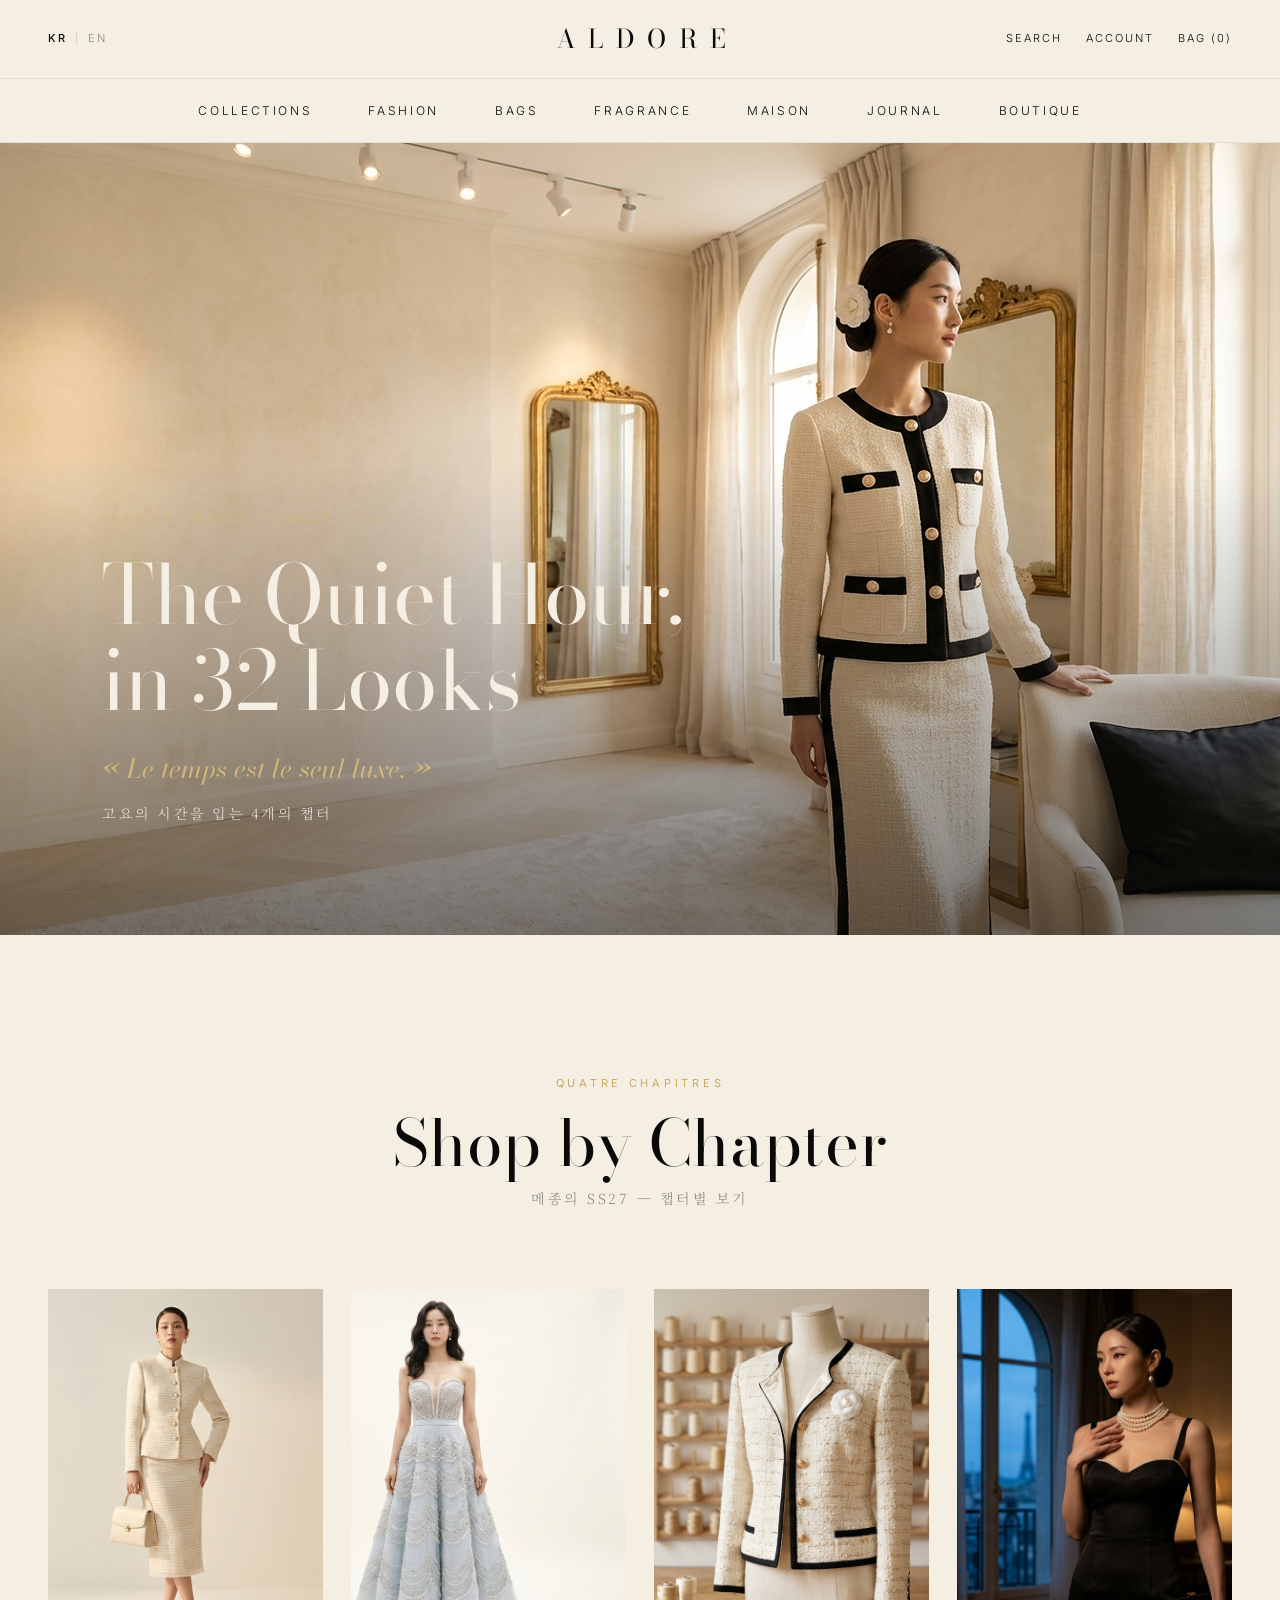
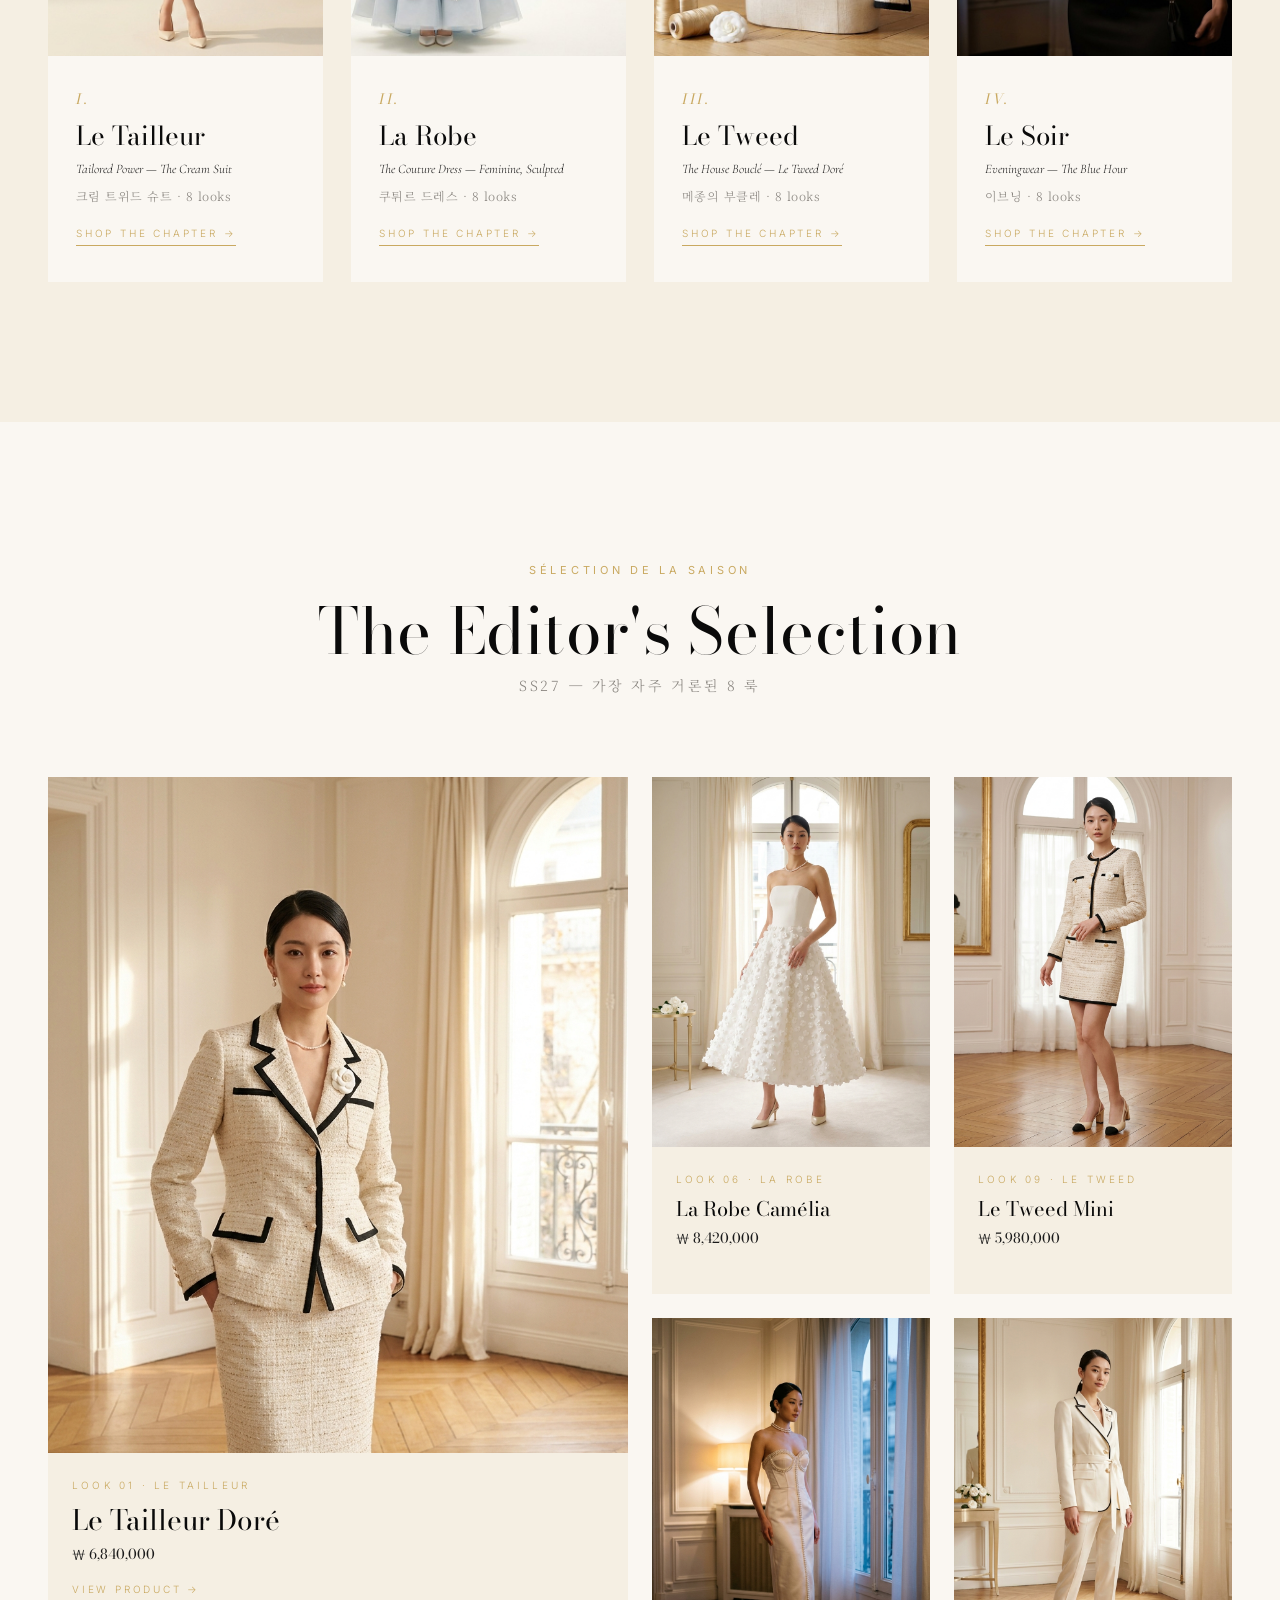
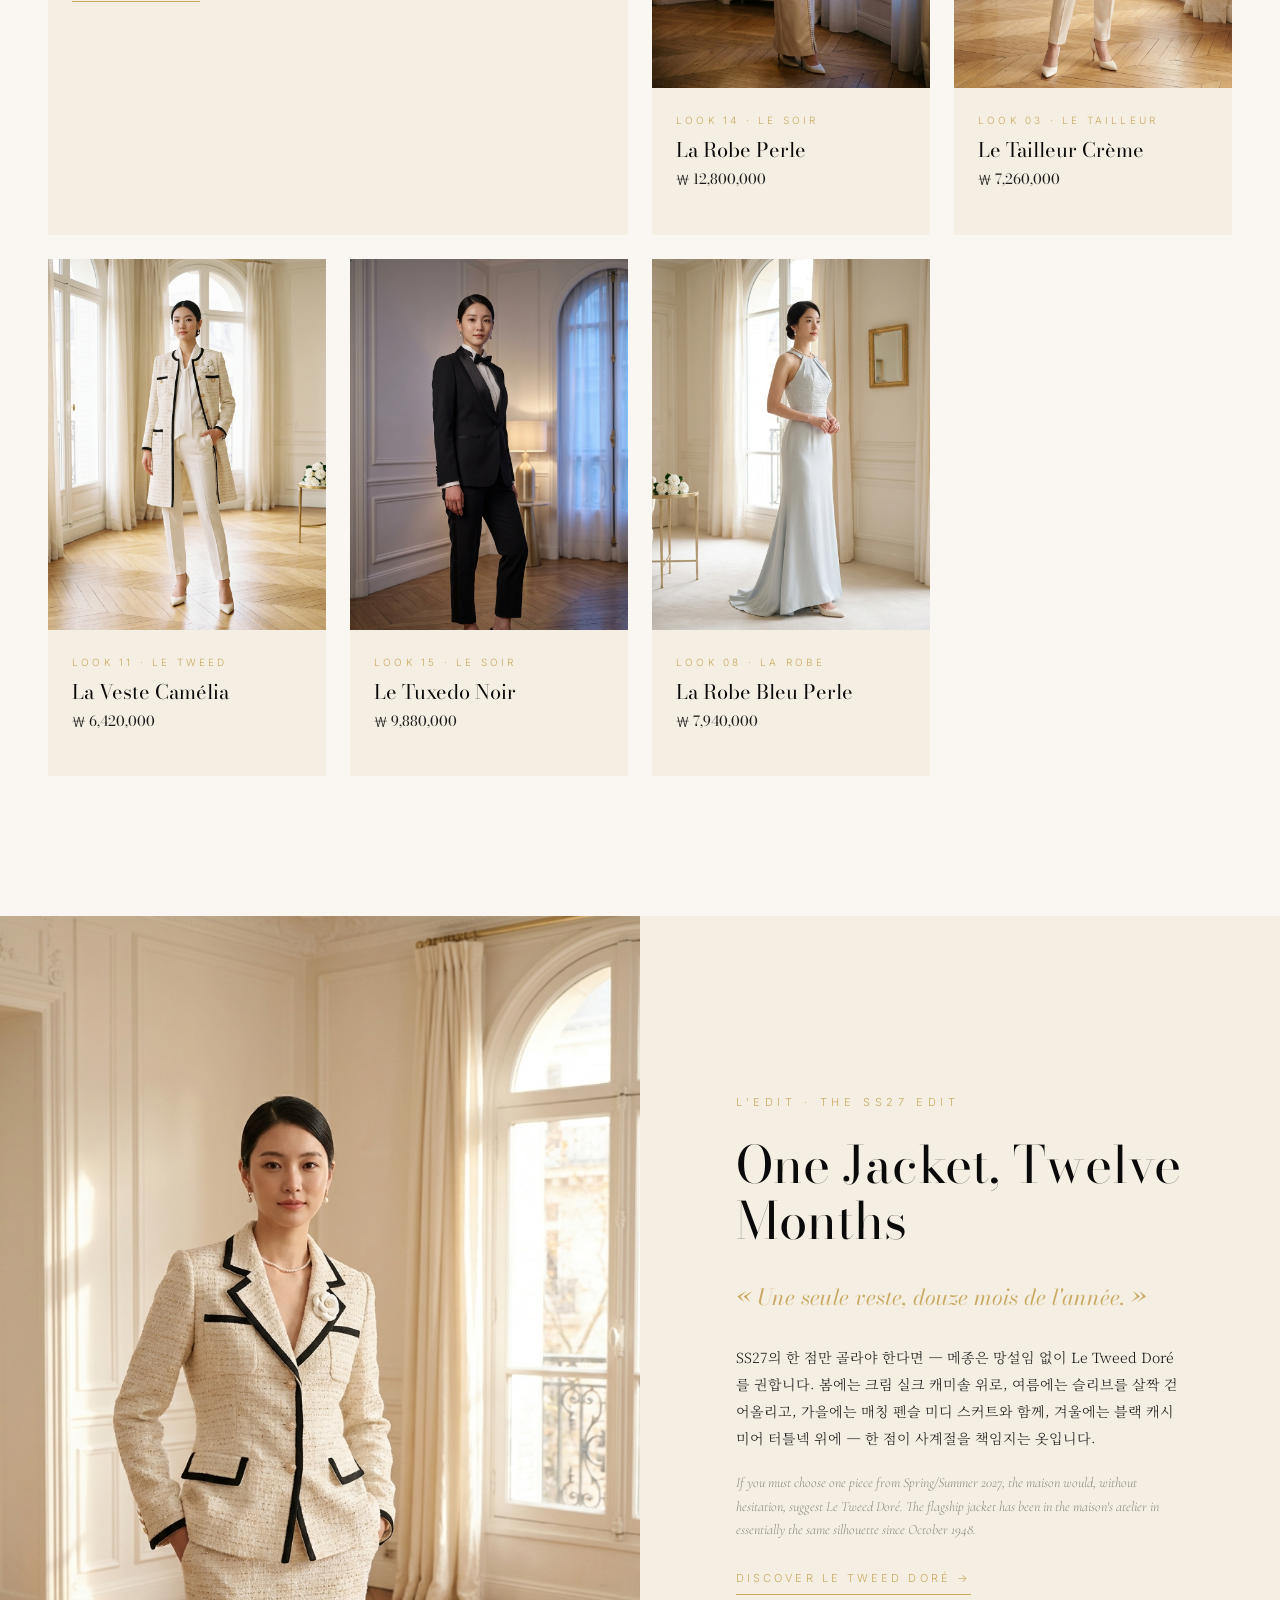
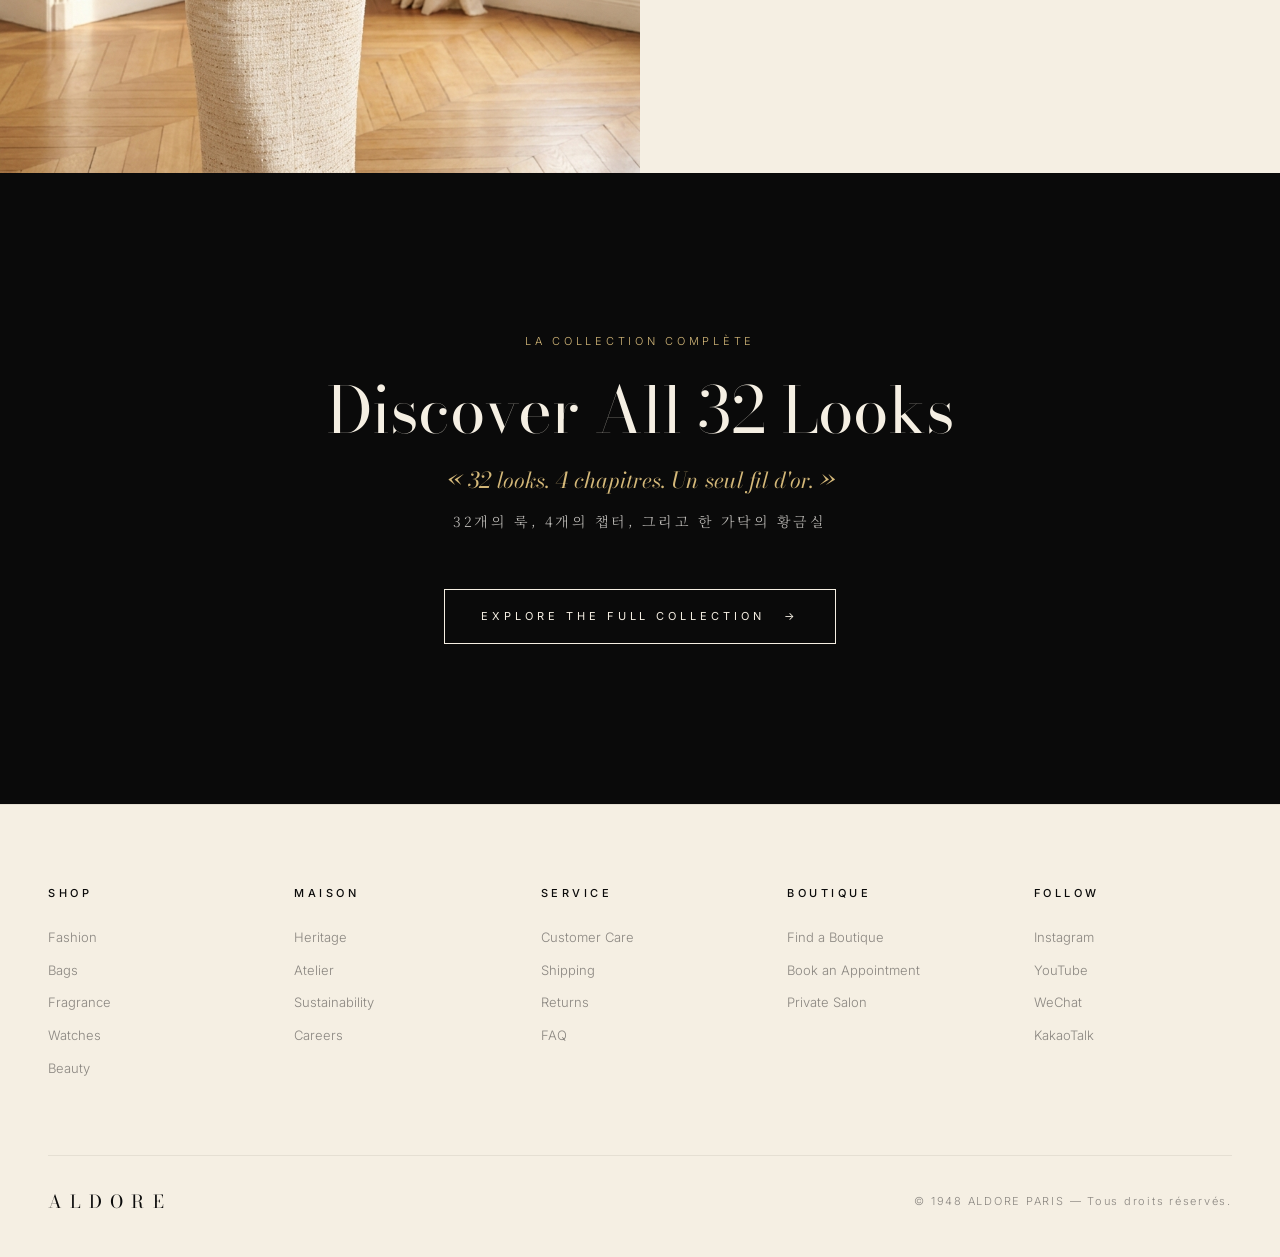
==== commit 8378a2b0: "fashion: 챕터 카드 이미지를 인물중심 세로크롭본으로 교체 (잘림 수정)" ====
--- a/fashion.html
+++ b/fashion.html
@@ -55,7 +55,7 @@
 
   <div class="fsh-chap-grid">
     <a href="collection.html#tailleur" class="fsh-chap-tile">
-      <img src="images/collection/cat_tailleur.jpg" alt="Le Tailleur — Tailored Power">
+      <img src="images/collection/cat_tailleur_p.jpg" alt="Le Tailleur — Tailored Power">
       <div class="fsh-chap-meta">
         <span class="fsh-chap-roman">I.</span>
         <h3 class="fsh-chap-name">Le Tailleur</h3>
@@ -66,7 +66,7 @@
     </a>
 
     <a href="collection.html#robe" class="fsh-chap-tile">
-      <img src="images/collection/cat_robe.jpg" alt="La Robe — The Couture Dress">
+      <img src="images/collection/cat_robe_p.jpg" alt="La Robe — The Couture Dress">
       <div class="fsh-chap-meta">
         <span class="fsh-chap-roman">II.</span>
         <h3 class="fsh-chap-name">La Robe</h3>
@@ -77,7 +77,7 @@
     </a>
 
     <a href="collection.html#tweed" class="fsh-chap-tile">
-      <img src="images/collection/cat_tweed.jpg" alt="Le Tweed — Le Tweed Doré">
+      <img src="images/collection/cat_tweed_p.jpg" alt="Le Tweed — Le Tweed Doré">
       <div class="fsh-chap-meta">
         <span class="fsh-chap-roman">III.</span>
         <h3 class="fsh-chap-name">Le Tweed</h3>
@@ -88,7 +88,7 @@
     </a>
 
     <a href="collection.html#soir" class="fsh-chap-tile">
-      <img src="images/collection/cat_soir.jpg" alt="Le Soir — Eveningwear">
+      <img src="images/collection/cat_soir_p.jpg" alt="Le Soir — Eveningwear">
       <div class="fsh-chap-meta">
         <span class="fsh-chap-roman">IV.</span>
         <h3 class="fsh-chap-name">Le Soir</h3>
